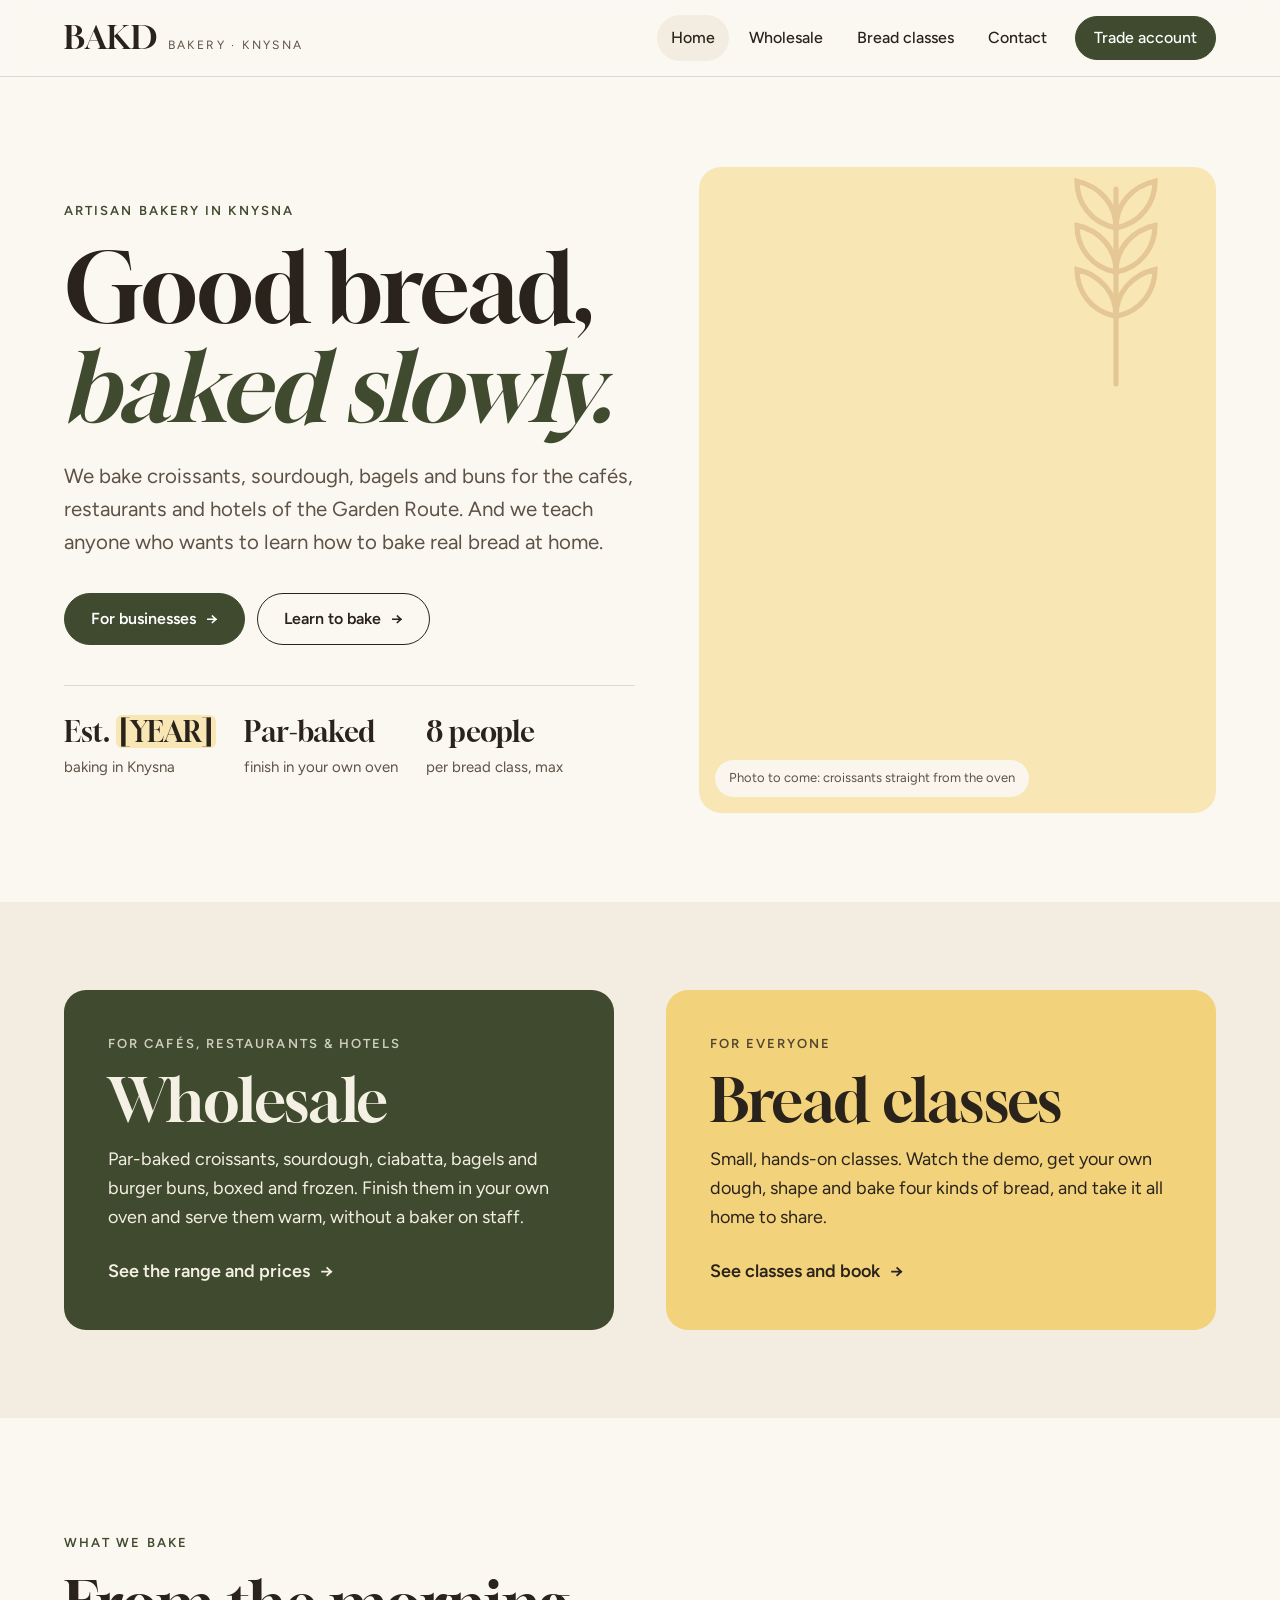
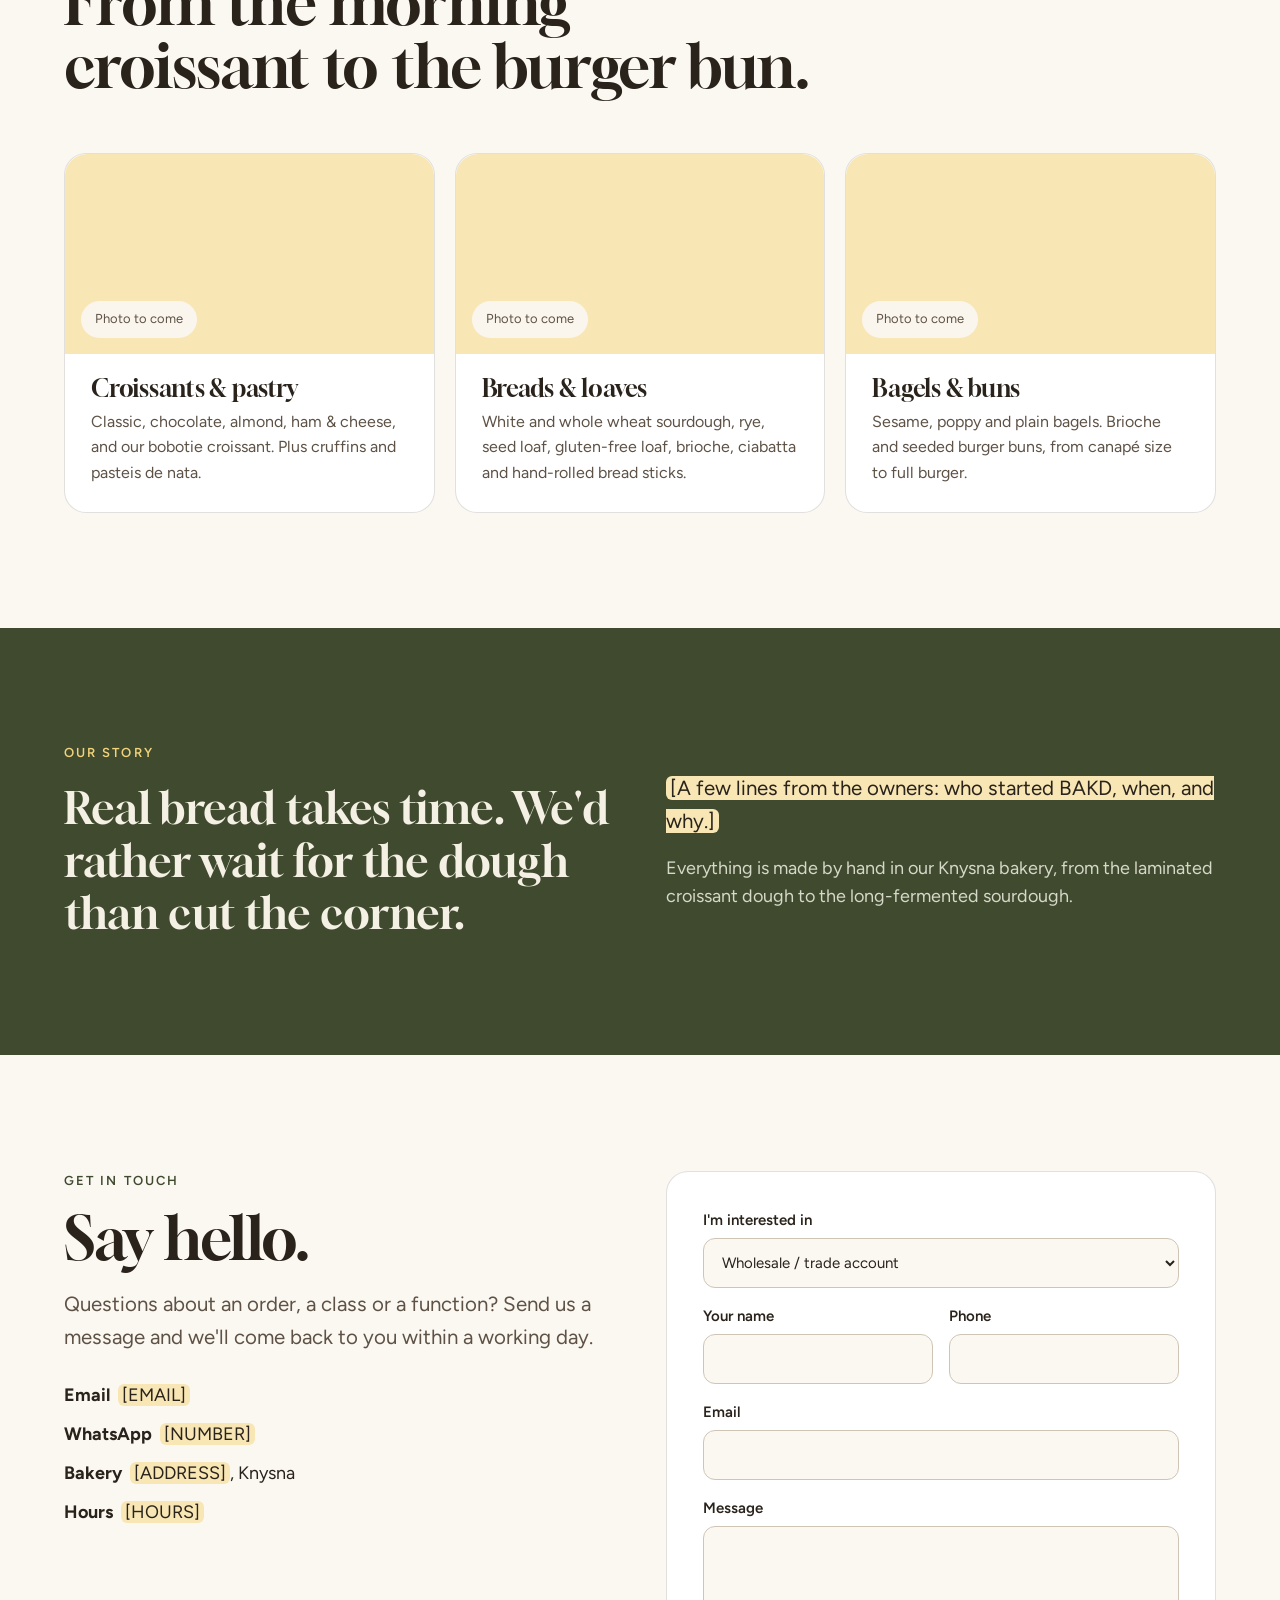
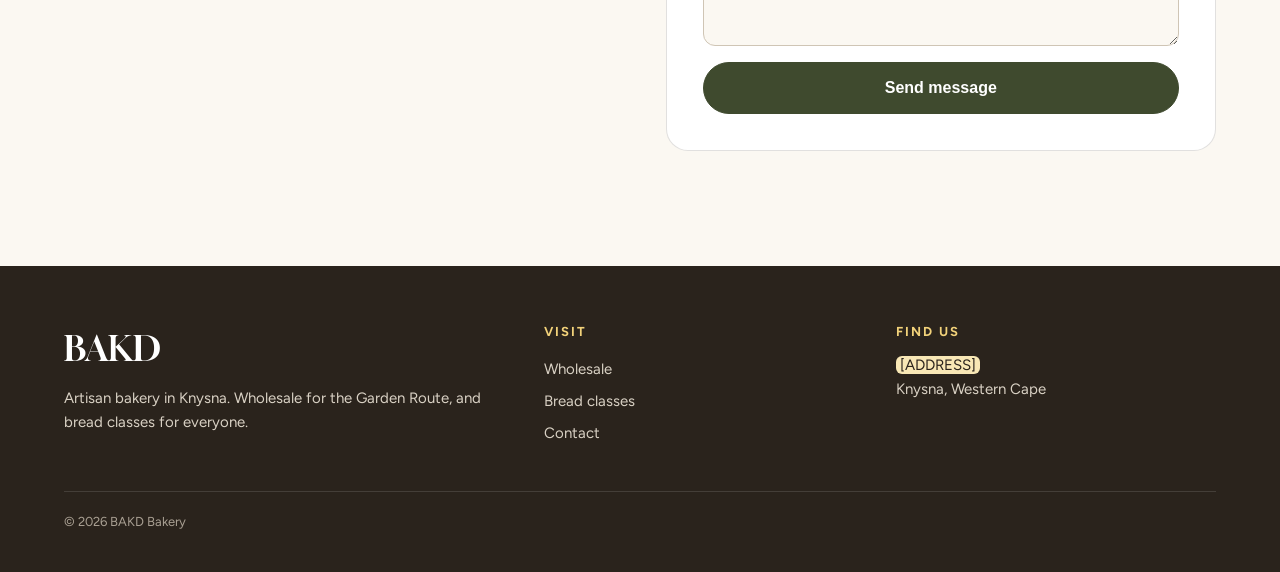
==== index.html @ a37d2d17 "BAKD website: home, wholesale and bread classes pages (draft) Co-Authored-By: Claude Opus 5.5 <norep" ====
<!doctype html>
<html lang="en">
<head>
<meta charset="utf-8">
<meta name="viewport" content="width=device-width, initial-scale=1, viewport-fit=cover">
<title>BAKD Bakery | Wholesale bakery and bread classes in Knysna</title>
<meta name="description" content="BAKD is an artisan bakery in Knysna. Par-baked croissants, sourdough, bagels and buns for cafés and restaurants, plus hands-on bread classes for everyone.">
<meta name="theme-color" content="#FBF8F2">
<link rel="icon" href="/assets/favicon.svg" type="image/svg+xml">
<link rel="preconnect" href="https://fonts.googleapis.com">
<link rel="preconnect" href="https://fonts.gstatic.com" crossorigin>
<link rel="stylesheet" href="https://fonts.googleapis.com/css2?family=Gloock&family=Figtree:ital,wght@0,400;0,500;0,600;1,400&display=swap">
<link rel="stylesheet" href="/assets/site.css">
</head>
<body>

<header class="site-head"><div class="wrap">
  <a class="logo" href="/"><b>BAKD</b><span>Bakery · Knysna</span></a>
  <button class="menu-btn" type="button" aria-expanded="false" aria-controls="nav">Menu</button>
  <nav class="nav" id="nav" aria-label="Main">
    <a href="/" aria-current="page">Home</a>
    <a href="/wholesale">Wholesale</a>
    <a href="/classes">Bread classes</a>
    <a href="#contact">Contact</a>
    <a class="btn solid" href="/wholesale#account">Trade account</a>
  </nav>
</div></header>

<main>
  <!-- HERO -->
  <section class="hero"><div class="wrap hero-grid">
    <div>
      <p class="kicker">Artisan bakery in Knysna</p>
      <h1>Good bread,<br><span class="it">baked slowly.</span></h1>
      <p class="lead">We bake croissants, sourdough, bagels and buns for the cafés, restaurants and hotels of the Garden Route. And we teach anyone who wants to learn how to bake real bread at home.</p>
      <div class="row-btns">
        <a class="btn solid" href="/wholesale">For businesses <span class="arr" aria-hidden="true">→</span></a>
        <a class="btn" href="/classes">Learn to bake <span class="arr" aria-hidden="true">→</span></a>
      </div>
      <div class="hero-note">
        <div><b>Est. <span class="todo">[YEAR]</span></b>baking in Knysna</div>
        <div><b>Par-baked</b>finish in your own oven</div>
        <div><b>8 people</b>per bread class, max</div>
      </div>
    </div>
    <div class="ph" role="img" aria-label="Photo to come: freshly baked croissants on a tray">
      <svg class="wheat" viewBox="0 0 100 100" aria-hidden="true"><g fill="none" stroke="#A65A2A" stroke-width="2" stroke-linecap="round"><path d="M50 95V20"/><path d="M50 35c-10-2-15-10-15-18 9 2 15 9 15 18zM50 35c10-2 15-10 15-18-9 2-15 9-15 18zM50 52c-10-2-15-10-15-18 9 2 15 9 15 18zM50 52c10-2 15-10 15-18-9 2-15 9-15 18zM50 69c-10-2-15-10-15-18 9 2 15 9 15 18zM50 69c10-2 15-10 15-18-9 2-15 9-15 18z"/></g></svg>
      <span class="tag">Photo to come: croissants straight from the oven</span>
    </div>
  </div></section>

  <!-- TWO PATHS -->
  <section class="band" style="padding-top:clamp(56px,7vw,88px);padding-bottom:clamp(56px,7vw,88px)"><div class="wrap">
    <div class="grid-2">
      <a class="path trade" href="/wholesale">
        <div>
          <p class="kicker">For cafés, restaurants &amp; hotels</p>
          <h2 style="margin:14px 0 14px">Wholesale</h2>
          <p>Par-baked croissants, sourdough, ciabatta, bagels and burger buns, boxed and frozen. Finish them in your own oven and serve them warm, without a baker on staff.</p>
        </div>
        <span class="go">See the range and prices <span aria-hidden="true">→</span></span>
      </a>
      <a class="path learn" href="/classes">
        <div>
          <p class="kicker">For everyone</p>
          <h2 style="margin:14px 0 14px">Bread classes</h2>
          <p>Small, hands-on classes. Watch the demo, get your own dough, shape and bake four kinds of bread, and take it all home to share.</p>
        </div>
        <span class="go">See classes and book <span aria-hidden="true">→</span></span>
      </a>
    </div>
  </div></section>

  <!-- WHAT WE BAKE -->
  <section><div class="wrap">
    <div class="sec-head">
      <p class="kicker">What we bake</p>
      <h2>From the morning croissant to the burger bun.</h2>
    </div>
    <div class="grid-3">
      <div class="card">
        <div class="ph" style="min-height:200px;margin:-26px -26px 22px;border-radius:22px 22px 0 0" role="img" aria-label="Photo to come: croissants"><span class="tag">Photo to come</span></div>
        <h3>Croissants &amp; pastry</h3>
        <p>Classic, chocolate, almond, ham &amp; cheese, and our bobotie croissant. Plus cruffins and pasteis de nata.</p>
      </div>
      <div class="card">
        <div class="ph" style="min-height:200px;margin:-26px -26px 22px;border-radius:22px 22px 0 0" role="img" aria-label="Photo to come: sourdough loaves"><span class="tag">Photo to come</span></div>
        <h3>Breads &amp; loaves</h3>
        <p>White and whole wheat sourdough, rye, seed loaf, gluten-free loaf, brioche, ciabatta and hand-rolled bread sticks.</p>
      </div>
      <div class="card">
        <div class="ph" style="min-height:200px;margin:-26px -26px 22px;border-radius:22px 22px 0 0" role="img" aria-label="Photo to come: bagels and buns"><span class="tag">Photo to come</span></div>
        <h3>Bagels &amp; buns</h3>
        <p>Sesame, poppy and plain bagels. Brioche and seeded burger buns, from canapé size to full burger.</p>
      </div>
    </div>
  </div></section>

  <!-- STORY -->
  <section class="olive"><div class="wrap grid-2" style="align-items:center">
    <div>
      <p class="kicker">Our story</p>
      <p class="quote" style="margin-top:18px">Real bread takes time. We'd rather wait for the dough than cut the corner.</p>
    </div>
    <div class="muted" style="display:grid;gap:16px">
      <p class="lead"><span class="todo">[A few lines from the owners: who started BAKD, when, and why.]</span></p>
      <p>Everything is made by hand in our Knysna bakery, from the laminated croissant dough to the long-fermented sourdough.</p>
    </div>
  </div></section>

  <!-- CONTACT -->
  <section id="contact"><div class="wrap grid-2">
    <div>
      <p class="kicker">Get in touch</p>
      <h2 style="margin:16px 0 18px">Say hello.</h2>
      <p class="lead" style="margin-bottom:28px">Questions about an order, a class or a function? Send us a message and we'll come back to you within a working day.</p>
      <div style="display:grid;gap:10px">
        <p><b>Email</b> &nbsp;<span class="todo">[EMAIL]</span></p>
        <p><b>WhatsApp</b> &nbsp;<span class="todo">[NUMBER]</span></p>
        <p><b>Bakery</b> &nbsp;<span class="todo">[ADDRESS]</span>, Knysna</p>
        <p><b>Hours</b> &nbsp;<span class="todo">[HOURS]</span></p>
      </div>
    </div>
    <form class="form" data-enquiry>
      <label>I'm interested in
        <select name="topic"><option>Wholesale / trade account</option><option>A bread class</option><option>Something else</option></select>
      </label>
      <div class="two">
        <label>Your name<input name="name" autocomplete="name" required></label>
        <label>Phone<input name="phone" type="tel" autocomplete="tel"></label>
      </div>
      <label>Email<input name="email" type="email" autocomplete="email" required></label>
      <label>Message<textarea name="message"></textarea></label>
      <button class="btn solid" type="submit">Send message</button>
      <p class="ok" role="status">Thanks! This form isn't connected yet. It will be once BAKD's contact details are confirmed.</p>
    </form>
  </div></section>
</main>

<footer class="site-foot"><div class="wrap">
  <div><b class="logo-f">BAKD</b><p>Artisan bakery in Knysna. Wholesale for the Garden Route, and bread classes for everyone.</p></div>
  <div><h4>Visit</h4><a href="/wholesale">Wholesale</a><a href="/classes">Bread classes</a><a href="/#contact">Contact</a></div>
  <div><h4>Find us</h4><p><span class="todo">[ADDRESS]</span><br>Knysna, Western Cape</p></div>
  <p class="base">© <span id="year">2026</span> BAKD Bakery</p>
</div></footer>
<script src="/assets/site.js"></script>
</body>
</html>
---- assets/site.css ----
/* BAKD Bakery: shared styles */
:root{
  --flour:#FBF8F2; --flour-2:#F3EDE1; --ink:#2A231C; --ink-2:#5E5246; --line:rgba(42,35,28,.14);
  --olive:#3F4A2E; --olive-2:#56633F; --butter:#F2D27A; --butter-soft:#F8E7B5; --crust:#A65A2A;
  --f-head:"Gloock",Georgia,"Times New Roman",serif;
  --f-body:"Figtree",system-ui,-apple-system,"Segoe UI",sans-serif;
  --gut:max(20px,env(safe-area-inset-left,0px));
  --radius:22px;
  color-scheme:light;
}
*{box-sizing:border-box}
html{scroll-behavior:smooth}
body{margin:0;background:var(--flour);color:var(--ink);font-family:var(--f-body);font-size:18px;line-height:1.6;-webkit-font-smoothing:antialiased;overflow-x:hidden}
img{max-width:100%;display:block}
a{color:inherit}
.wrap{max-width:1200px;margin:0 auto;padding-left:max(24px,env(safe-area-inset-left,0px));padding-right:max(24px,env(safe-area-inset-right,0px))}
.narrow{max-width:760px}
h1,h2,h3{font-family:var(--f-head);font-weight:400;line-height:1.04;letter-spacing:-.01em;margin:0;text-wrap:balance}
h1{font-size:clamp(46px,7.4vw,96px)}
h2{font-size:clamp(36px,5vw,60px)}
h3{font-size:clamp(24px,2.4vw,30px)}
p{margin:0}
.kicker{font-size:13px;font-weight:600;letter-spacing:.16em;text-transform:uppercase;color:var(--olive)}
.lead{font-size:clamp(18px,1.6vw,21px);color:var(--ink-2);max-width:36em}
.muted{color:var(--ink-2)}
.it{font-style:italic;color:var(--olive)}

/* buttons */
.btn{display:inline-flex;align-items:center;justify-content:center;gap:10px;min-height:52px;padding:0 26px;border-radius:999px;font-weight:600;font-size:16px;text-decoration:none;border:1.5px solid var(--ink);color:var(--ink);background:transparent;cursor:pointer;transition:background .2s,color .2s,transform .2s}
.btn:hover{transform:translateY(-1px)}
.btn.solid{background:var(--olive);border-color:var(--olive);color:#fff}
.btn.solid:hover{background:var(--olive-2)}
.btn.butter{background:var(--butter);border-color:var(--butter);color:var(--ink)}
.btn .arr{transition:transform .2s}.btn:hover .arr{transform:translateX(3px)}
.row-btns{display:flex;flex-wrap:wrap;gap:12px}

/* header */
.site-head{position:sticky;top:0;z-index:40;background:rgba(251,248,242,.88);backdrop-filter:blur(10px);-webkit-backdrop-filter:blur(10px);border-bottom:1px solid var(--line)}
.site-head .wrap{display:flex;align-items:center;justify-content:space-between;gap:20px;min-height:76px}
.logo{display:flex;align-items:baseline;gap:10px;text-decoration:none}
.logo b{font-family:var(--f-head);font-weight:400;font-size:32px;letter-spacing:.02em}
.logo span{font-size:12px;letter-spacing:.2em;text-transform:uppercase;color:var(--ink-2)}
.nav{display:flex;align-items:center;gap:6px}
.nav a{text-decoration:none;font-weight:500;font-size:16px;padding:10px 14px;border-radius:999px}
.nav a[aria-current="page"]{background:var(--flour-2)}
.nav a:hover{background:var(--flour-2)}
.nav .btn{min-height:44px;padding:0 18px;margin-left:8px}
.menu-btn{display:none;min-height:44px;min-width:44px;border:1.5px solid var(--ink);border-radius:999px;background:transparent;font:600 15px var(--f-body);padding:0 16px;cursor:pointer}
@media (max-width:860px){
  .menu-btn{display:inline-flex;align-items:center}
  .nav{position:absolute;left:0;right:0;top:100%;flex-direction:column;align-items:stretch;gap:0;background:var(--flour);border-bottom:1px solid var(--line);padding:8px max(20px,env(safe-area-inset-left,0px)) 18px;display:none}
  .nav.open{display:flex}
  .nav a{padding:14px 6px;border-radius:0;border-bottom:1px solid var(--line)}
  .nav .btn{margin:14px 0 0;border-radius:999px;border-bottom:1.5px solid var(--olive)}
}

/* sections */
section{padding:clamp(72px,9vw,120px) 0}
.sec-head{display:grid;gap:18px;margin-bottom:clamp(36px,5vw,56px);max-width:760px}
.grid-2{display:grid;grid-template-columns:repeat(2,minmax(0,1fr));gap:clamp(28px,4vw,56px)}
.grid-3{display:grid;grid-template-columns:repeat(3,minmax(0,1fr));gap:20px}
.grid-4{display:grid;grid-template-columns:repeat(4,minmax(0,1fr));gap:20px}
@media (max-width:960px){.grid-4{grid-template-columns:repeat(2,minmax(0,1fr))}.grid-3{grid-template-columns:minmax(0,1fr)}}
@media (max-width:760px){.grid-2,.grid-4{grid-template-columns:minmax(0,1fr)}}
.band{background:var(--flour-2)}
.olive{background:var(--olive);color:#F4F0E4}
.olive .kicker{color:var(--butter)}
.olive .muted,.olive .lead{color:#D6D8C8}

/* photo placeholder */
.ph{position:relative;border-radius:var(--radius);background:var(--butter-soft);overflow:hidden;display:flex;align-items:flex-end;min-height:260px}
.ph img{position:absolute;inset:0;width:100%;height:100%;object-fit:cover}
.ph .tag{position:relative;margin:16px;background:rgba(251,248,242,.92);border-radius:999px;padding:8px 14px;font-size:13px;color:var(--ink-2)}
.ph svg.wheat{position:absolute;right:-30px;top:-30px;width:260px;height:260px;opacity:.22}

/* hero */
.hero{padding:clamp(48px,7vw,96px) 0 clamp(56px,7vw,96px)}
.hero-grid{display:grid;grid-template-columns:minmax(0,1.05fr) minmax(0,.95fr);gap:clamp(32px,5vw,72px);align-items:center}
.hero h1{margin:18px 0 24px}
.hero .lead{margin-bottom:34px}
.hero .ph{aspect-ratio:4/5;min-height:0}
.hero-note{display:flex;gap:28px;flex-wrap:wrap;margin-top:40px;padding-top:24px;border-top:1px solid var(--line);font-size:15px;color:var(--ink-2)}
.hero-note b{display:block;font-family:var(--f-head);font-weight:400;font-size:28px;color:var(--ink)}
@media (max-width:860px){.hero-grid{grid-template-columns:minmax(0,1fr)}.hero .ph{aspect-ratio:4/3}}

/* path cards */
.path{display:flex;flex-direction:column;gap:16px;padding:clamp(28px,3.5vw,44px);border-radius:var(--radius);text-decoration:none;min-height:340px;justify-content:space-between;transition:transform .25s}
.path:hover{transform:translateY(-3px)}
.path.trade{background:var(--olive);color:#F4F0E4}
.path.learn{background:var(--butter);color:var(--ink)}
.path .kicker{color:inherit;opacity:.8}
.path p{max-width:30em}
.path .go{font-weight:600;display:flex;align-items:center;gap:10px}

/* cards */
.card{background:#fff;border:1px solid var(--line);border-radius:var(--radius);padding:26px;min-width:0}
.card .num{font-family:var(--f-head);font-size:40px;color:var(--crust);line-height:1;margin-bottom:14px}
.card h3{margin-bottom:8px;font-size:24px}
.card p{font-size:16px;color:var(--ink-2)}

/* product list */
.tabs{display:flex;flex-wrap:wrap;gap:8px;margin-bottom:22px}
.tab{min-height:46px;padding:0 20px;border-radius:999px;border:1.5px solid var(--ink);background:transparent;font:600 15px var(--f-body);cursor:pointer;color:var(--ink)}
.tab[aria-selected="true"]{background:var(--ink);color:var(--flour)}
.plist{border-top:1.5px solid var(--ink)}
.prow{display:grid;grid-template-columns:minmax(0,1fr) auto auto;gap:20px;align-items:center;padding:20px 4px;border-bottom:1px solid var(--line)}
.prow .n{font-family:var(--f-head);font-size:24px;line-height:1.15}
.prow .d{font-size:15px;color:var(--ink-2)}
.prow .box{font-size:14px;color:var(--ink-2);text-align:right;white-space:nowrap}
.prow .pr{font-family:var(--f-head);font-size:26px;min-width:110px;text-align:right;white-space:nowrap}
@media (max-width:640px){.prow{grid-template-columns:minmax(0,1fr) auto}.prow .box{grid-column:1;text-align:left}.prow .pr{grid-row:1/3;grid-column:2}}
.fineprint{font-size:14px;color:var(--ink-2);margin-top:18px}

/* chips */
.chips{display:flex;flex-wrap:wrap;gap:10px}
.chip{display:inline-flex;align-items:center;gap:8px;padding:10px 16px;border-radius:999px;background:#fff;border:1px solid var(--line);font-size:15px}
.chip svg{width:18px;height:18px;stroke:var(--olive);fill:none;stroke-width:1.8}

/* class card */
.classbox{background:#fff;border-radius:var(--radius);border:1px solid var(--line);overflow:hidden}
.classbox .facts{padding:26px}
.fact{display:flex;justify-content:space-between;gap:16px;padding:14px 0;border-bottom:1px solid var(--line);font-size:16px}
.fact:last-of-type{border-bottom:0}
.fact span{color:var(--ink-2)}
.makes{display:grid;grid-template-columns:repeat(2,minmax(0,1fr));gap:14px}
@media (max-width:760px){.makes{grid-template-columns:repeat(2,minmax(0,1fr))}}
.make{background:#fff;border:1px solid var(--line);border-radius:18px;padding:22px 18px;text-align:center}
.make svg{display:block;width:56px;height:56px;margin:0 auto 12px;stroke:var(--crust);fill:none;stroke-width:1.6;stroke-linecap:round;stroke-linejoin:round}
.make b{font-family:var(--f-head);font-weight:400;font-size:22px}
.steps{display:grid;grid-template-columns:repeat(4,minmax(0,1fr));gap:20px;counter-reset:s}
@media (max-width:960px){.steps{grid-template-columns:repeat(2,minmax(0,1fr))}}
@media (max-width:560px){.steps{grid-template-columns:minmax(0,1fr)}}

/* forms */
.form{background:#fff;border:1px solid var(--line);border-radius:var(--radius);padding:clamp(24px,3vw,36px);display:grid;gap:16px}
.form label{display:grid;gap:6px;font-weight:600;font-size:15px}
.form input,.form select,.form textarea{font:inherit;font-weight:400;min-height:50px;padding:0 14px;border:1.5px solid #CFC5B5;border-radius:12px;background:var(--flour);color:var(--ink)}
.form textarea{padding:12px 14px;min-height:120px;resize:vertical}
.form input:focus,.form select:focus,.form textarea:focus{outline:2px solid var(--olive);outline-offset:1px;border-color:var(--olive)}
.form .two{display:grid;grid-template-columns:repeat(2,minmax(0,1fr));gap:16px}
@media (max-width:560px){.form .two{grid-template-columns:minmax(0,1fr)}}
.form .ok{display:none;background:var(--butter-soft);border-radius:12px;padding:14px 16px;font-size:15px}
.form.sent .ok{display:block}

/* quote */
.quote{font-family:var(--f-head);font-size:clamp(28px,3.6vw,44px);line-height:1.2;max-width:22em}

/* footer */
.site-foot{background:var(--ink);color:#D9D1C4;padding:56px 0 calc(40px + env(safe-area-inset-bottom,0px));font-size:15px}
.site-foot .wrap{display:grid;grid-template-columns:1.4fr 1fr 1fr;gap:32px}
@media (max-width:760px){.site-foot .wrap{grid-template-columns:minmax(0,1fr)}}
.site-foot b.logo-f{font-family:var(--f-head);font-weight:400;font-size:34px;color:#fff;display:block;margin-bottom:10px}
.site-foot h4{margin:0 0 10px;font-size:13px;letter-spacing:.16em;text-transform:uppercase;color:var(--butter)}
.site-foot a{text-decoration:none;display:block;padding:4px 0}
.site-foot a:hover{color:#fff}
.site-foot .base{grid-column:1/-1;border-top:1px solid rgba(255,255,255,.12);padding-top:20px;margin-top:10px;font-size:13px;color:#A89F92}

.todo{background:var(--butter-soft);color:var(--ink);border-radius:6px;padding:0 4px}
.olive .chip{color:var(--ink)}
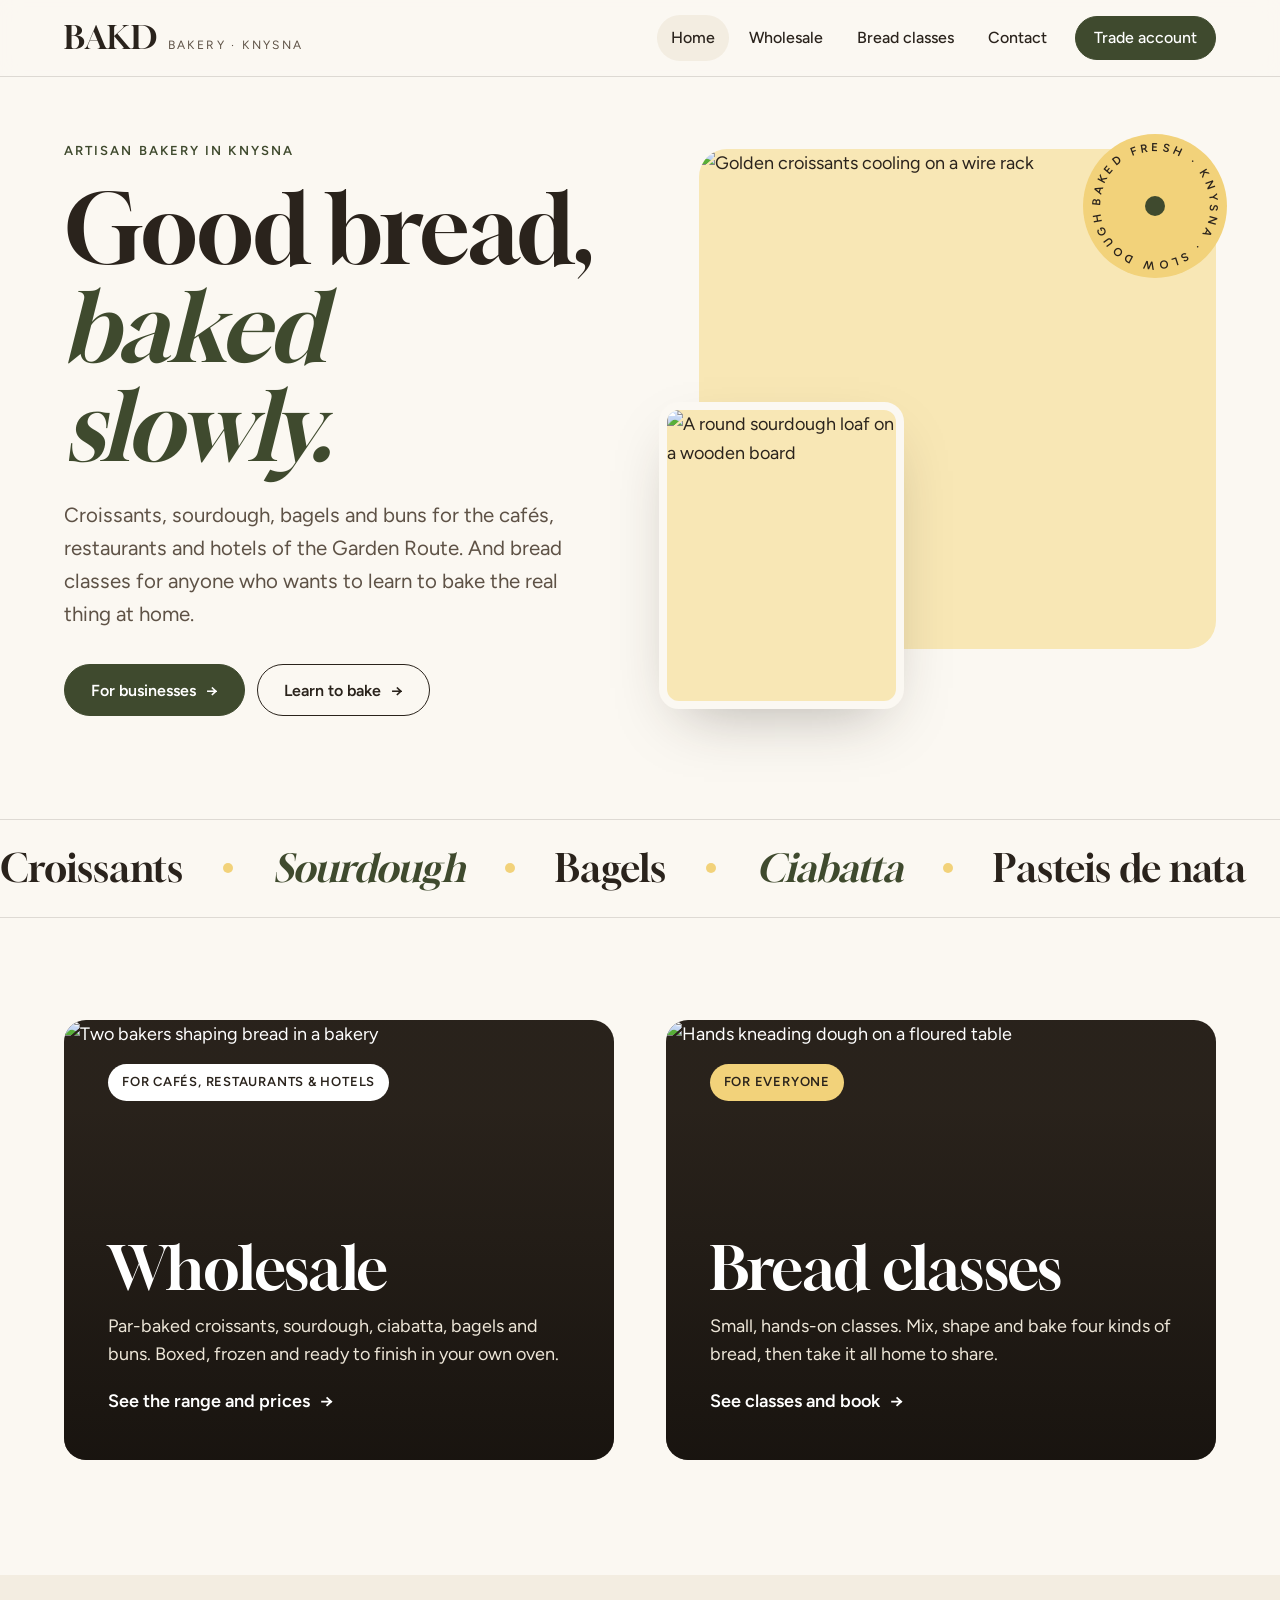
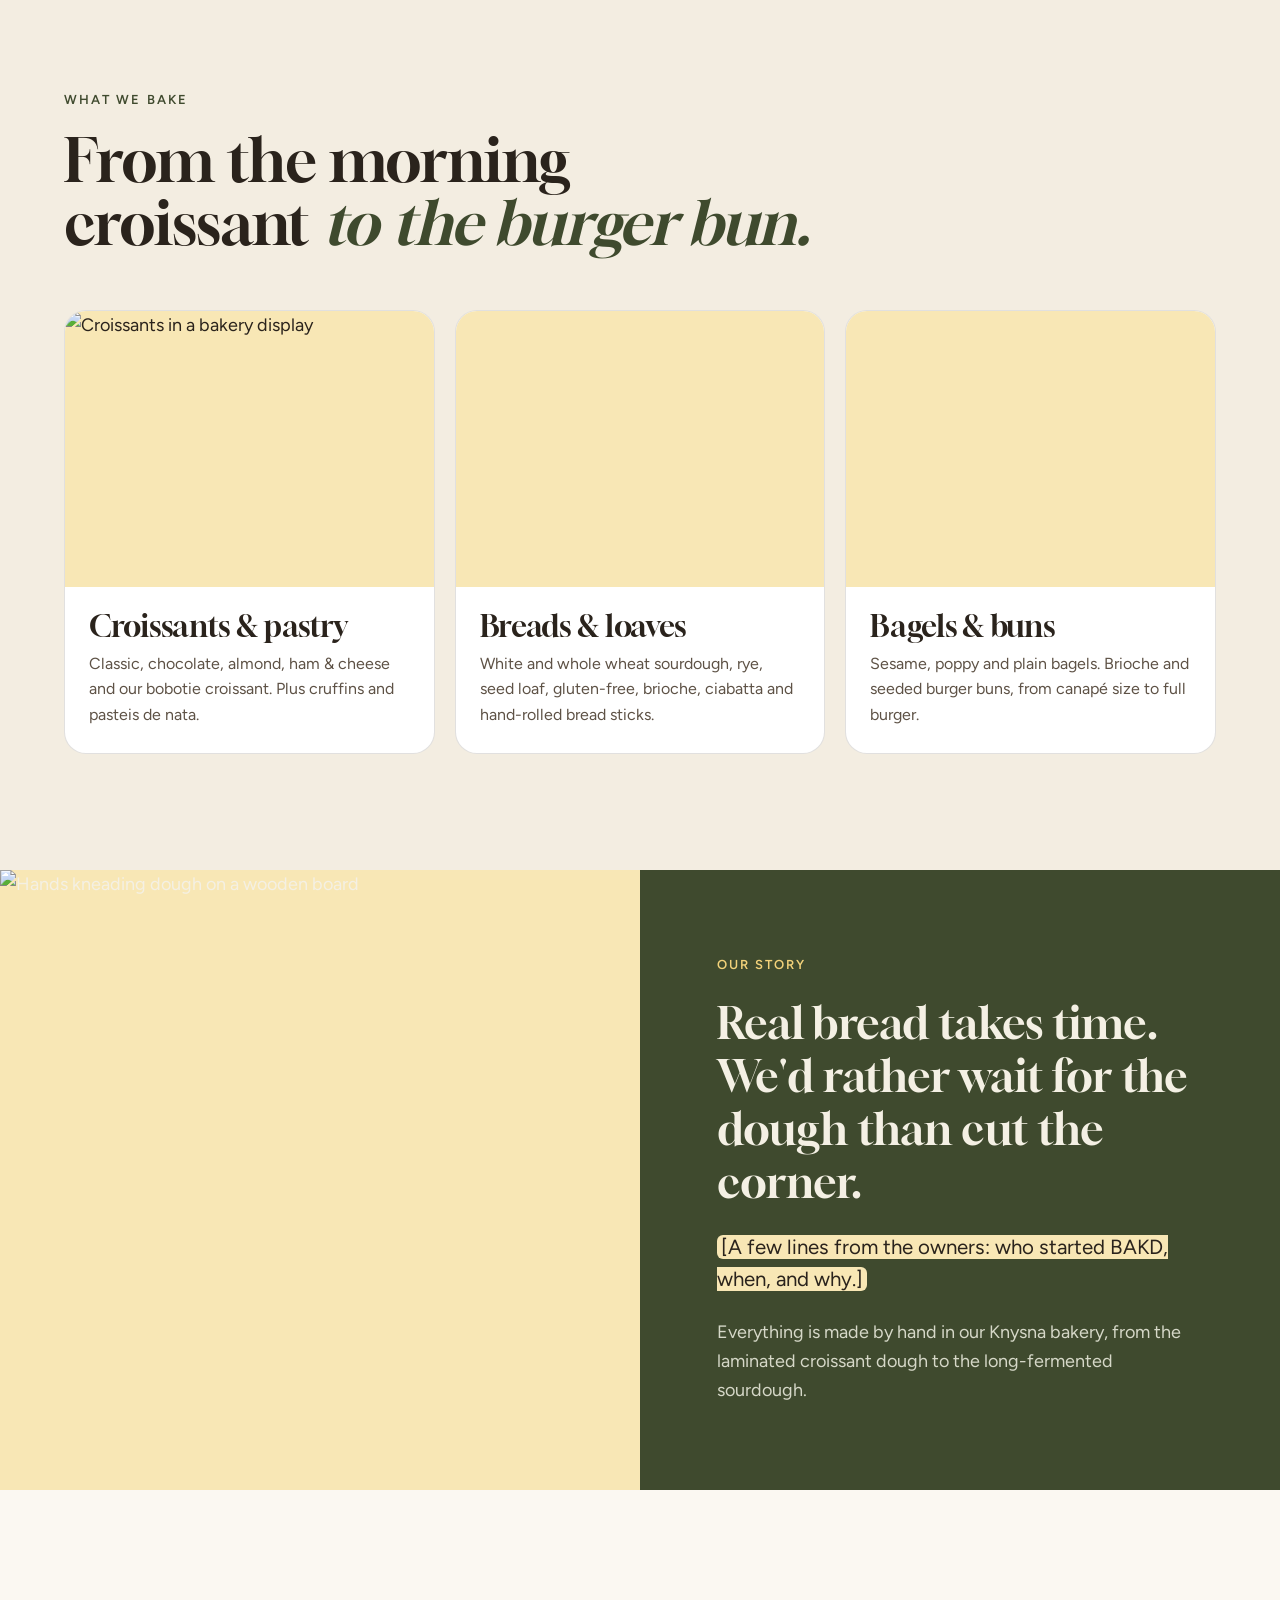
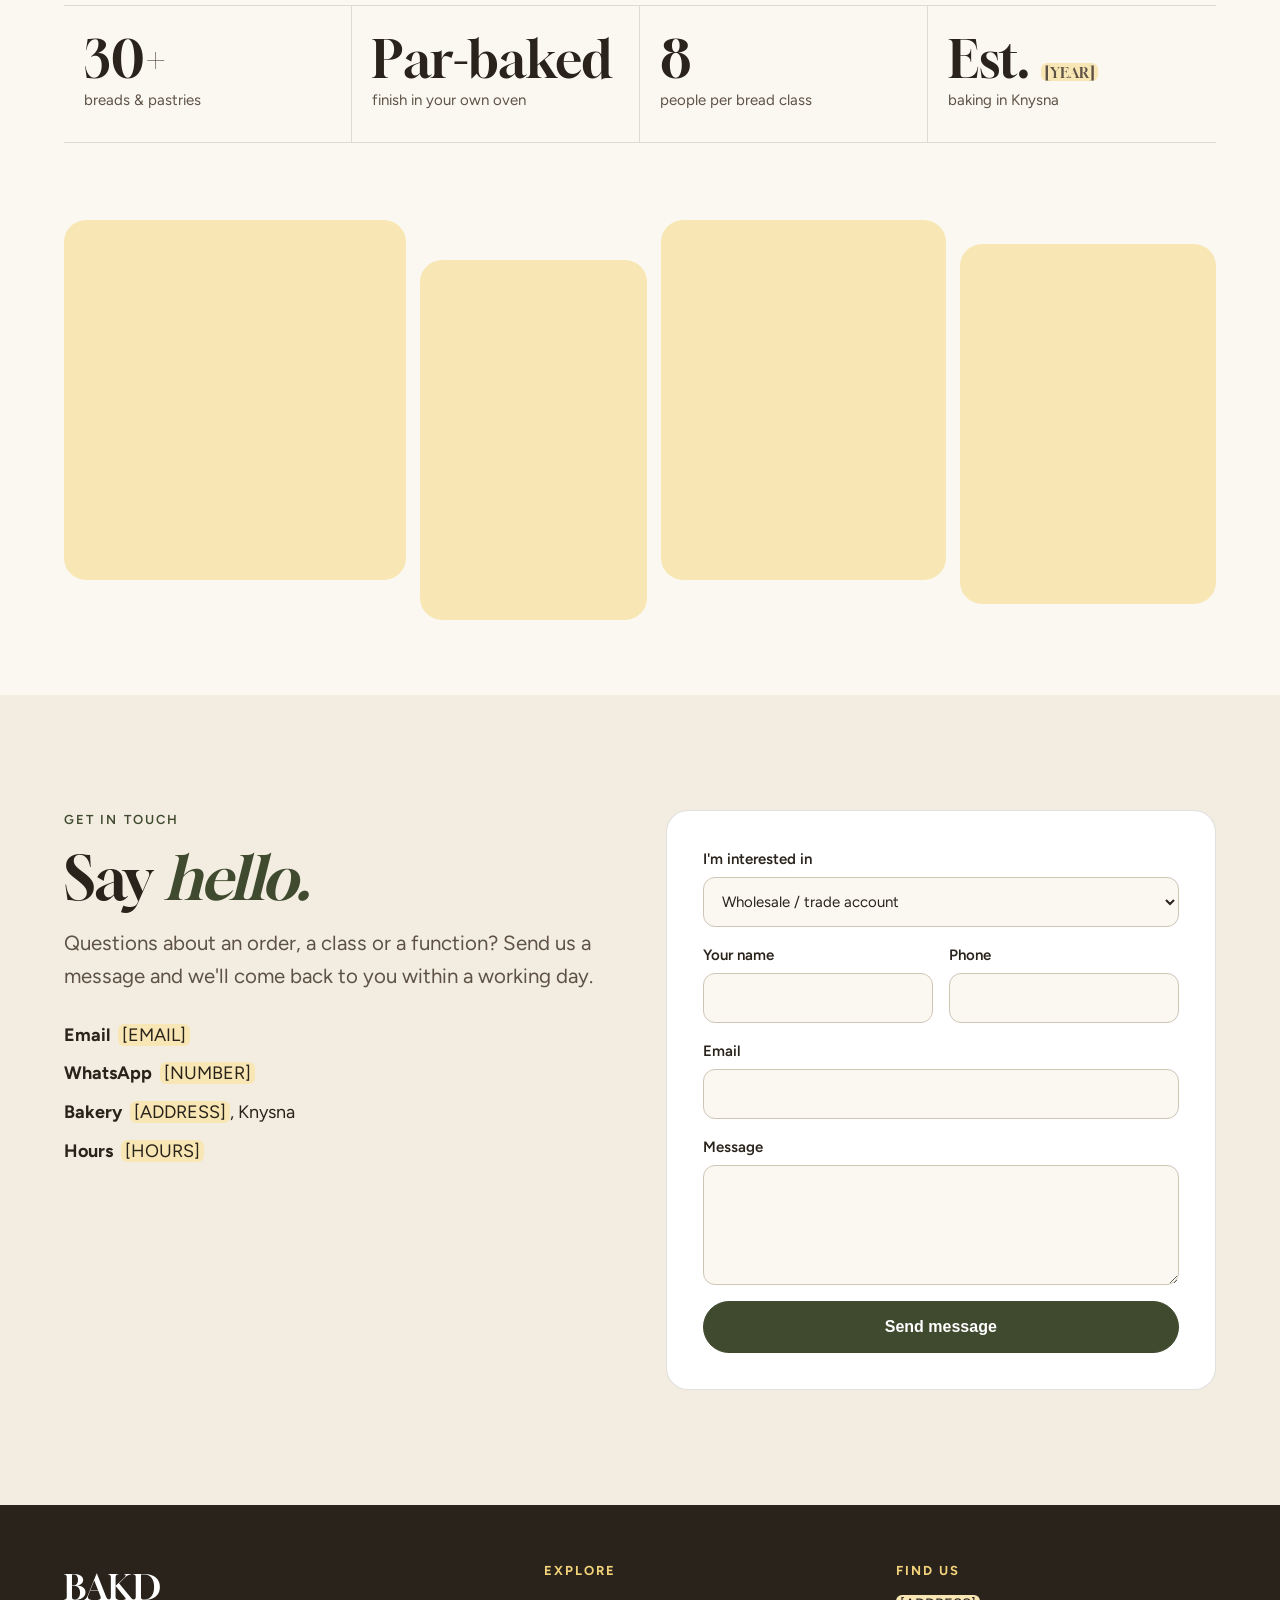
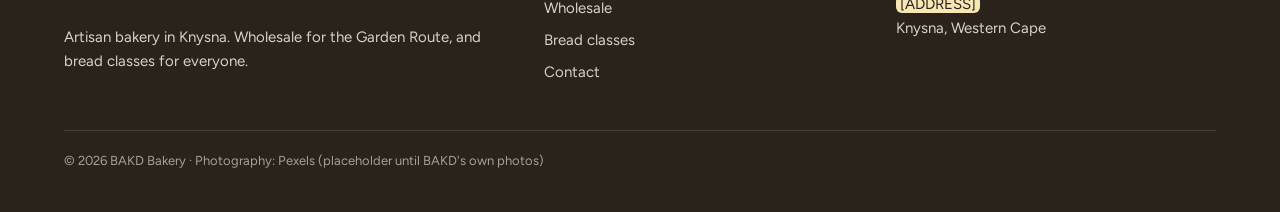
==== commit bfcea6f5: "Level up design: stock photography, photo hero, marquee, product cards, gallery Co-Authored-By: Clau" ====
--- a/index.html
+++ b/index.html
@@ -9,6 +9,7 @@
 <link rel="icon" href="/assets/favicon.svg" type="image/svg+xml">
 <link rel="preconnect" href="https://fonts.googleapis.com">
 <link rel="preconnect" href="https://fonts.gstatic.com" crossorigin>
+<link rel="preconnect" href="https://images.pexels.com">
 <link rel="stylesheet" href="https://fonts.googleapis.com/css2?family=Gloock&family=Figtree:ital,wght@0,400;0,500;0,600;1,400&display=swap">
 <link rel="stylesheet" href="/assets/site.css">
 </head>
@@ -21,98 +22,95 @@
     <a href="/" aria-current="page">Home</a>
     <a href="/wholesale">Wholesale</a>
     <a href="/classes">Bread classes</a>
-    <a href="#contact">Contact</a>
+    <a href="/#contact">Contact</a>
     <a class="btn solid" href="/wholesale#account">Trade account</a>
   </nav>
 </div></header>
 
 <main>
-  <!-- HERO -->
-  <section class="hero"><div class="wrap hero-grid">
-    <div>
+  <section class="hero2"><div class="wrap hero-grid">
+    <div class="rv">
       <p class="kicker">Artisan bakery in Knysna</p>
-      <h1>Good bread,<br><span class="it">baked slowly.</span></h1>
-      <p class="lead">We bake croissants, sourdough, bagels and buns for the cafés, restaurants and hotels of the Garden Route. And we teach anyone who wants to learn how to bake real bread at home.</p>
+      <h1 style="margin:18px 0 24px">Good bread,<br><span class="it">baked slowly.</span></h1>
+      <p class="lead" style="margin-bottom:34px">Croissants, sourdough, bagels and buns for the cafés, restaurants and hotels of the Garden Route. And bread classes for anyone who wants to learn to bake the real thing at home.</p>
       <div class="row-btns">
         <a class="btn solid" href="/wholesale">For businesses <span class="arr" aria-hidden="true">→</span></a>
         <a class="btn" href="/classes">Learn to bake <span class="arr" aria-hidden="true">→</span></a>
       </div>
-      <div class="hero-note">
-        <div><b>Est. <span class="todo">[YEAR]</span></b>baking in Knysna</div>
-        <div><b>Par-baked</b>finish in your own oven</div>
-        <div><b>8 people</b>per bread class, max</div>
-      </div>
     </div>
-    <div class="ph" role="img" aria-label="Photo to come: freshly baked croissants on a tray">
-      <svg class="wheat" viewBox="0 0 100 100" aria-hidden="true"><g fill="none" stroke="#A65A2A" stroke-width="2" stroke-linecap="round"><path d="M50 95V20"/><path d="M50 35c-10-2-15-10-15-18 9 2 15 9 15 18zM50 35c10-2 15-10 15-18-9 2-15 9-15 18zM50 52c-10-2-15-10-15-18 9 2 15 9 15 18zM50 52c10-2 15-10 15-18-9 2-15 9-15 18zM50 69c-10-2-15-10-15-18 9 2 15 9 15 18zM50 69c10-2 15-10 15-18-9 2-15 9-15 18z"/></g></svg>
-      <span class="tag">Photo to come: croissants straight from the oven</span>
+    <div class="hero-media rv">
+      <div class="pic big"><img src="https://images.pexels.com/photos/20002837/pexels-photo-20002837.jpeg?auto=compress&cs=tinysrgb&w=1400" srcset="https://images.pexels.com/photos/20002837/pexels-photo-20002837.jpeg?auto=compress&cs=tinysrgb&w=700 700w, https://images.pexels.com/photos/20002837/pexels-photo-20002837.jpeg?auto=compress&cs=tinysrgb&w=1400 1400w, https://images.pexels.com/photos/20002837/pexels-photo-20002837.jpeg?auto=compress&cs=tinysrgb&w=2240 2240w" sizes="(max-width: 860px) 100vw, 50vw" alt="Golden croissants cooling on a wire rack" loading="lazy" decoding="async" ></div>
+      <div class="pic small"><img src="https://images.pexels.com/photos/36202913/pexels-photo-36202913.jpeg?auto=compress&cs=tinysrgb&w=700" srcset="https://images.pexels.com/photos/36202913/pexels-photo-36202913.jpeg?auto=compress&cs=tinysrgb&w=350 350w, https://images.pexels.com/photos/36202913/pexels-photo-36202913.jpeg?auto=compress&cs=tinysrgb&w=700 700w, https://images.pexels.com/photos/36202913/pexels-photo-36202913.jpeg?auto=compress&cs=tinysrgb&w=1120 1120w" sizes="(max-width: 860px) 100vw, 50vw" alt="A round sourdough loaf on a wooden board" loading="lazy" decoding="async" ></div>
+      <svg class="stamp" viewBox="0 0 150 150" aria-hidden="true"><defs><path id="c" d="M75,75 m-55,0 a55,55 0 1,1 110,0 a55,55 0 1,1 -110,0"/></defs><circle cx="75" cy="75" r="72" fill="#F2D27A"/><text><textPath href="#c">Baked fresh · Knysna · Slow dough · </textPath></text><circle class="dot" cx="75" cy="75" r="10"/></svg>
     </div>
   </div></section>
 
-  <!-- TWO PATHS -->
-  <section class="band" style="padding-top:clamp(56px,7vw,88px);padding-bottom:clamp(56px,7vw,88px)"><div class="wrap">
+  <div class="marquee" aria-hidden="true"><div class="track"><span>Croissants</span><span>Sourdough</span><span>Bagels</span><span>Ciabatta</span><span>Pasteis de nata</span><span>Brioche</span><span>Bread sticks</span><span>Bread classes</span><span>Croissants</span><span>Sourdough</span><span>Bagels</span><span>Ciabatta</span><span>Pasteis de nata</span><span>Brioche</span><span>Bread sticks</span><span>Bread classes</span></div></div>
+
+  <section style="padding-top:clamp(64px,8vw,104px)"><div class="wrap">
     <div class="grid-2">
-      <a class="path trade" href="/wholesale">
+      <a class="path photo trade rv" href="/wholesale">
+        <img src="https://images.pexels.com/photos/36445061/pexels-photo-36445061.jpeg?auto=compress&cs=tinysrgb&w=1200" srcset="https://images.pexels.com/photos/36445061/pexels-photo-36445061.jpeg?auto=compress&cs=tinysrgb&w=600 600w, https://images.pexels.com/photos/36445061/pexels-photo-36445061.jpeg?auto=compress&cs=tinysrgb&w=1200 1200w, https://images.pexels.com/photos/36445061/pexels-photo-36445061.jpeg?auto=compress&cs=tinysrgb&w=1920 1920w" sizes="(max-width: 860px) 100vw, 50vw" alt="Two bakers shaping bread in a bakery" loading="lazy" decoding="async" >
+        <span class="pill">For cafés, restaurants &amp; hotels</span>
         <div>
-          <p class="kicker">For cafés, restaurants &amp; hotels</p>
-          <h2 style="margin:14px 0 14px">Wholesale</h2>
-          <p>Par-baked croissants, sourdough, ciabatta, bagels and burger buns, boxed and frozen. Finish them in your own oven and serve them warm, without a baker on staff.</p>
+          <h2 style="margin:0 0 12px">Wholesale</h2>
+          <p style="color:#EDE6D8">Par-baked croissants, sourdough, ciabatta, bagels and buns. Boxed, frozen and ready to finish in your own oven.</p>
+          <p class="go" style="margin-top:18px">See the range and prices <span aria-hidden="true">→</span></p>
         </div>
-        <span class="go">See the range and prices <span aria-hidden="true">→</span></span>
       </a>
-      <a class="path learn" href="/classes">
+      <a class="path photo learn rv" href="/classes">
+        <img src="https://images.pexels.com/photos/5947600/pexels-photo-5947600.jpeg?auto=compress&cs=tinysrgb&w=1200" srcset="https://images.pexels.com/photos/5947600/pexels-photo-5947600.jpeg?auto=compress&cs=tinysrgb&w=600 600w, https://images.pexels.com/photos/5947600/pexels-photo-5947600.jpeg?auto=compress&cs=tinysrgb&w=1200 1200w, https://images.pexels.com/photos/5947600/pexels-photo-5947600.jpeg?auto=compress&cs=tinysrgb&w=1920 1920w" sizes="(max-width: 860px) 100vw, 50vw" alt="Hands kneading dough on a floured table" loading="lazy" decoding="async" >
+        <span class="pill">For everyone</span>
         <div>
-          <p class="kicker">For everyone</p>
-          <h2 style="margin:14px 0 14px">Bread classes</h2>
-          <p>Small, hands-on classes. Watch the demo, get your own dough, shape and bake four kinds of bread, and take it all home to share.</p>
+          <h2 style="margin:0 0 12px">Bread classes</h2>
+          <p style="color:#EDE6D8">Small, hands-on classes. Mix, shape and bake four kinds of bread, then take it all home to share.</p>
+          <p class="go" style="margin-top:18px">See classes and book <span aria-hidden="true">→</span></p>
         </div>
-        <span class="go">See classes and book <span aria-hidden="true">→</span></span>
       </a>
     </div>
   </div></section>
 
-  <!-- WHAT WE BAKE -->
-  <section><div class="wrap">
-    <div class="sec-head">
+  <section class="band"><div class="wrap">
+    <div class="sec-head rv">
       <p class="kicker">What we bake</p>
-      <h2>From the morning croissant to the burger bun.</h2>
+      <h2>From the morning croissant <span class="it">to the burger bun.</span></h2>
     </div>
     <div class="grid-3">
-      <div class="card">
-        <div class="ph" style="min-height:200px;margin:-26px -26px 22px;border-radius:22px 22px 0 0" role="img" aria-label="Photo to come: croissants"><span class="tag">Photo to come</span></div>
-        <h3>Croissants &amp; pastry</h3>
-        <p>Classic, chocolate, almond, ham &amp; cheese, and our bobotie croissant. Plus cruffins and pasteis de nata.</p>
-      </div>
-      <div class="card">
-        <div class="ph" style="min-height:200px;margin:-26px -26px 22px;border-radius:22px 22px 0 0" role="img" aria-label="Photo to come: sourdough loaves"><span class="tag">Photo to come</span></div>
-        <h3>Breads &amp; loaves</h3>
-        <p>White and whole wheat sourdough, rye, seed loaf, gluten-free loaf, brioche, ciabatta and hand-rolled bread sticks.</p>
-      </div>
-      <div class="card">
-        <div class="ph" style="min-height:200px;margin:-26px -26px 22px;border-radius:22px 22px 0 0" role="img" aria-label="Photo to come: bagels and buns"><span class="tag">Photo to come</span></div>
-        <h3>Bagels &amp; buns</h3>
-        <p>Sesame, poppy and plain bagels. Brioche and seeded burger buns, from canapé size to full burger.</p>
-      </div>
+      <a class="pcard rv" href="/wholesale#range"><div class="pic"><img src="https://images.pexels.com/photos/35095957/pexels-photo-35095957.jpeg?auto=compress&cs=tinysrgb&w=900" srcset="https://images.pexels.com/photos/35095957/pexels-photo-35095957.jpeg?auto=compress&cs=tinysrgb&w=450 450w, https://images.pexels.com/photos/35095957/pexels-photo-35095957.jpeg?auto=compress&cs=tinysrgb&w=900 900w, https://images.pexels.com/photos/35095957/pexels-photo-35095957.jpeg?auto=compress&cs=tinysrgb&w=1440 1440w" sizes="(max-width: 860px) 100vw, 50vw" alt="Croissants in a bakery display" loading="lazy" decoding="async" ></div><div class="body"><h3>Croissants &amp; pastry</h3><p>Classic, chocolate, almond, ham &amp; cheese and our bobotie croissant. Plus cruffins and pasteis de nata.</p></div></a>
+      <a class="pcard rv" href="/wholesale#range"><div class="pic"><img src="https://images.pexels.com/photos/27165968/pexels-photo-27165968.jpeg?auto=compress&cs=tinysrgb&w=900" srcset="https://images.pexels.com/photos/27165968/pexels-photo-27165968.jpeg?auto=compress&cs=tinysrgb&w=450 450w, https://images.pexels.com/photos/27165968/pexels-photo-27165968.jpeg?auto=compress&cs=tinysrgb&w=900 900w, https://images.pexels.com/photos/27165968/pexels-photo-27165968.jpeg?auto=compress&cs=tinysrgb&w=1440 1440w" sizes="(max-width: 860px) 100vw, 50vw" alt="A flour-dusted rustic loaf" loading="lazy" decoding="async" ></div><div class="body"><h3>Breads &amp; loaves</h3><p>White and whole wheat sourdough, rye, seed loaf, gluten-free, brioche, ciabatta and hand-rolled bread sticks.</p></div></a>
+      <a class="pcard rv" href="/wholesale#range"><div class="pic"><img src="https://images.pexels.com/photos/29445728/pexels-photo-29445728.jpeg?auto=compress&cs=tinysrgb&w=900" srcset="https://images.pexels.com/photos/29445728/pexels-photo-29445728.jpeg?auto=compress&cs=tinysrgb&w=450 450w, https://images.pexels.com/photos/29445728/pexels-photo-29445728.jpeg?auto=compress&cs=tinysrgb&w=900 900w, https://images.pexels.com/photos/29445728/pexels-photo-29445728.jpeg?auto=compress&cs=tinysrgb&w=1440 1440w" sizes="(max-width: 860px) 100vw, 50vw" alt="Fresh bagels in a bakery" loading="lazy" decoding="async" ></div><div class="body"><h3>Bagels &amp; buns</h3><p>Sesame, poppy and plain bagels. Brioche and seeded burger buns, from canapé size to full burger.</p></div></a>
     </div>
   </div></section>
 
-  <!-- STORY -->
-  <section class="olive"><div class="wrap grid-2" style="align-items:center">
-    <div>
+  <section style="padding:0" class="olive"><div class="split">
+    <div class="pic"><img src="https://images.pexels.com/photos/8902008/pexels-photo-8902008.jpeg?auto=compress&cs=tinysrgb&w=1400" srcset="https://images.pexels.com/photos/8902008/pexels-photo-8902008.jpeg?auto=compress&cs=tinysrgb&w=700 700w, https://images.pexels.com/photos/8902008/pexels-photo-8902008.jpeg?auto=compress&cs=tinysrgb&w=1400 1400w, https://images.pexels.com/photos/8902008/pexels-photo-8902008.jpeg?auto=compress&cs=tinysrgb&w=2240 2240w" sizes="(max-width: 860px) 100vw, 50vw" alt="Hands kneading dough on a wooden board" loading="lazy" decoding="async" ></div>
+    <div class="txt rv">
       <p class="kicker">Our story</p>
-      <p class="quote" style="margin-top:18px">Real bread takes time. We'd rather wait for the dough than cut the corner.</p>
-    </div>
-    <div class="muted" style="display:grid;gap:16px">
+      <p class="quote">Real bread takes time. We'd rather wait for the dough than cut the corner.</p>
       <p class="lead"><span class="todo">[A few lines from the owners: who started BAKD, when, and why.]</span></p>
-      <p>Everything is made by hand in our Knysna bakery, from the laminated croissant dough to the long-fermented sourdough.</p>
+      <p class="muted">Everything is made by hand in our Knysna bakery, from the laminated croissant dough to the long-fermented sourdough.</p>
     </div>
   </div></section>
 
-  <!-- CONTACT -->
-  <section id="contact"><div class="wrap grid-2">
-    <div>
+  <section><div class="wrap">
+    <div class="stats rv">
+      <div><b>30+</b><span>breads &amp; pastries</span></div>
+      <div><b>Par-baked</b><span>finish in your own oven</span></div>
+      <div><b>8</b><span>people per bread class</span></div>
+      <div><b>Est. <span class="todo">[YEAR]</span></b><span>baking in Knysna</span></div>
+    </div>
+    <div class="gallery rv" style="margin-top:clamp(48px,6vw,80px)">
+      <div class="pic"><img src="https://images.pexels.com/photos/2573870/pexels-photo-2573870.jpeg?auto=compress&cs=tinysrgb&w=900" srcset="https://images.pexels.com/photos/2573870/pexels-photo-2573870.jpeg?auto=compress&cs=tinysrgb&w=450 450w, https://images.pexels.com/photos/2573870/pexels-photo-2573870.jpeg?auto=compress&cs=tinysrgb&w=900 900w, https://images.pexels.com/photos/2573870/pexels-photo-2573870.jpeg?auto=compress&cs=tinysrgb&w=1440 1440w" sizes="(max-width: 860px) 100vw, 50vw" alt="Pasteis de nata on a tray" loading="lazy" decoding="async" ></div>
+      <div class="pic"><img src="https://images.pexels.com/photos/6996209/pexels-photo-6996209.jpeg?auto=compress&cs=tinysrgb&w=700" srcset="https://images.pexels.com/photos/6996209/pexels-photo-6996209.jpeg?auto=compress&cs=tinysrgb&w=350 350w, https://images.pexels.com/photos/6996209/pexels-photo-6996209.jpeg?auto=compress&cs=tinysrgb&w=700 700w, https://images.pexels.com/photos/6996209/pexels-photo-6996209.jpeg?auto=compress&cs=tinysrgb&w=1120 1120w" sizes="(max-width: 860px) 100vw, 50vw" alt="Flour being sprinkled on a board" loading="lazy" decoding="async" ></div>
+      <div class="pic"><img src="https://images.pexels.com/photos/10838787/pexels-photo-10838787.jpeg?auto=compress&cs=tinysrgb&w=800" srcset="https://images.pexels.com/photos/10838787/pexels-photo-10838787.jpeg?auto=compress&cs=tinysrgb&w=400 400w, https://images.pexels.com/photos/10838787/pexels-photo-10838787.jpeg?auto=compress&cs=tinysrgb&w=800 800w, https://images.pexels.com/photos/10838787/pexels-photo-10838787.jpeg?auto=compress&cs=tinysrgb&w=1280 1280w" sizes="(max-width: 860px) 100vw, 50vw" alt="Seeded bread sticks in a glass" loading="lazy" decoding="async" ></div>
+      <div class="pic"><img src="https://images.pexels.com/photos/20321206/pexels-photo-20321206.jpeg?auto=compress&cs=tinysrgb&w=700" srcset="https://images.pexels.com/photos/20321206/pexels-photo-20321206.jpeg?auto=compress&cs=tinysrgb&w=350 350w, https://images.pexels.com/photos/20321206/pexels-photo-20321206.jpeg?auto=compress&cs=tinysrgb&w=700 700w, https://images.pexels.com/photos/20321206/pexels-photo-20321206.jpeg?auto=compress&cs=tinysrgb&w=1120 1120w" sizes="(max-width: 860px) 100vw, 50vw" alt="Burgers on fresh brioche buns" loading="lazy" decoding="async" ></div>
+    </div>
+  </div></section>
+
+  <section id="contact" class="band"><div class="wrap grid-2">
+    <div class="rv">
       <p class="kicker">Get in touch</p>
-      <h2 style="margin:16px 0 18px">Say hello.</h2>
+      <h2 style="margin:16px 0 18px">Say <span class="it">hello.</span></h2>
       <p class="lead" style="margin-bottom:28px">Questions about an order, a class or a function? Send us a message and we'll come back to you within a working day.</p>
       <div style="display:grid;gap:10px">
         <p><b>Email</b> &nbsp;<span class="todo">[EMAIL]</span></p>
@@ -139,9 +137,9 @@
 
 <footer class="site-foot"><div class="wrap">
   <div><b class="logo-f">BAKD</b><p>Artisan bakery in Knysna. Wholesale for the Garden Route, and bread classes for everyone.</p></div>
-  <div><h4>Visit</h4><a href="/wholesale">Wholesale</a><a href="/classes">Bread classes</a><a href="/#contact">Contact</a></div>
+  <div><h4>Explore</h4><a href="/wholesale">Wholesale</a><a href="/classes">Bread classes</a><a href="/#contact">Contact</a></div>
   <div><h4>Find us</h4><p><span class="todo">[ADDRESS]</span><br>Knysna, Western Cape</p></div>
-  <p class="base">© <span id="year">2026</span> BAKD Bakery</p>
+  <p class="base">© <span id="year">2026</span> BAKD Bakery · Photography: Pexels (placeholder until BAKD's own photos)</p>
 </div></footer>
 <script src="/assets/site.js"></script>
 </body>
--- a/assets/site.css
+++ b/assets/site.css
@@ -157,3 +157,94 @@
 
 .todo{background:var(--butter-soft);color:var(--ink);border-radius:6px;padding:0 4px}
 .olive .chip{color:var(--ink)}
+
+/* ===== v2: imagery & polish ===== */
+.pic{position:relative;overflow:hidden;border-radius:var(--radius);background:var(--butter-soft)}
+.pic img{width:100%;height:100%;object-fit:cover;transition:transform 1.2s cubic-bezier(.2,.8,.2,1)}
+a:hover .pic img,.pic:hover img{transform:scale(1.04)}
+.credit{position:absolute;right:10px;bottom:8px;font-size:11px;color:rgba(255,255,255,.85);text-shadow:0 1px 3px rgba(0,0,0,.5)}
+
+/* hero v2 */
+.hero2{position:relative;padding:clamp(36px,5vw,64px) 0 clamp(64px,8vw,110px);overflow:hidden}
+.hero2 .hero-grid{grid-template-columns:minmax(0,1fr) minmax(0,1.05fr)}
+.hero-media{position:relative;min-height:560px}
+.hero-media .big{position:absolute;inset:0 0 60px 40px;border-radius:28px}
+.hero-media .small{position:absolute;left:0;bottom:0;width:44%;aspect-ratio:4/5;border-radius:20px;border:8px solid var(--flour);box-shadow:0 24px 60px -24px rgba(42,35,28,.35)}
+.stamp{position:absolute;right:-14px;top:-18px;width:150px;height:150px;z-index:3;animation:spin 26s linear infinite}
+.stamp text{font:600 11.5px var(--f-body);letter-spacing:.32em;text-transform:uppercase;fill:var(--ink)}
+.stamp .dot{fill:var(--olive)}
+@keyframes spin{to{transform:rotate(360deg)}}
+@media (prefers-reduced-motion:reduce){.stamp{animation:none}}
+@media (max-width:860px){.hero2 .hero-grid{grid-template-columns:minmax(0,1fr)}.hero-media{min-height:420px}.hero-media .big{inset:0 0 50px 24px}.stamp{width:110px;height:110px;right:-6px;top:-10px}}
+
+/* marquee */
+.marquee{border-top:1px solid var(--line);border-bottom:1px solid var(--line);overflow:hidden;padding:18px 0;background:var(--flour)}
+.marquee .track{display:flex;width:max-content;gap:40px;animation:slide 40s linear infinite}
+.marquee span{font-family:var(--f-head);font-size:clamp(26px,3vw,38px);white-space:nowrap;display:flex;align-items:center;gap:40px}
+.marquee span:nth-child(even){font-style:italic;color:var(--olive)}
+.marquee span::after{content:"";width:10px;height:10px;border-radius:50%;background:var(--butter)}
+@keyframes slide{to{transform:translateX(-50%)}}
+@media (prefers-reduced-motion:reduce){.marquee .track{animation:none}}
+
+/* photo path cards */
+.path.photo{position:relative;overflow:hidden;color:#fff;min-height:440px;background:var(--ink)}
+.path.photo img{position:absolute;inset:0;width:100%;height:100%;object-fit:cover;transition:transform 1.2s cubic-bezier(.2,.8,.2,1)}
+.path.photo:hover img{transform:scale(1.05)}
+.path.photo::before{content:"";position:absolute;inset:0;z-index:1;background:linear-gradient(180deg,rgba(20,16,12,.05) 20%,rgba(20,16,12,.78) 100%)}
+.path.photo > *{position:relative;z-index:2}
+.path.photo .pill{align-self:flex-start;background:var(--butter);color:var(--ink);border-radius:999px;padding:8px 14px;font-size:13px;font-weight:600;letter-spacing:.06em;text-transform:uppercase}
+.path.photo.trade .pill{background:#fff}
+
+/* product cards with photos */
+.pcard{display:flex;flex-direction:column;background:#fff;border:1px solid var(--line);border-radius:var(--radius);overflow:hidden;text-decoration:none}
+.pcard .pic{border-radius:0;aspect-ratio:4/3}
+.pcard .body{padding:24px 24px 26px}
+.pcard h3{margin-bottom:8px}
+.pcard p{font-size:16px;color:var(--ink-2)}
+
+/* story split */
+.split{display:grid;grid-template-columns:minmax(0,1fr) minmax(0,1fr);min-height:620px}
+.split .pic{border-radius:0;min-height:420px}
+.split .txt{padding:clamp(40px,6vw,96px);display:flex;flex-direction:column;justify-content:center;gap:22px}
+@media (max-width:860px){.split{grid-template-columns:minmax(0,1fr)}}
+
+/* gallery strip */
+.gallery{display:grid;grid-template-columns:1.2fr .8fr 1fr .9fr;gap:14px;height:360px}
+.gallery .pic{height:100%}
+.gallery .pic:nth-child(2){margin-top:40px}.gallery .pic:nth-child(4){margin-top:24px}
+@media (max-width:860px){.gallery{grid-template-columns:repeat(2,minmax(0,1fr));height:auto}.gallery .pic{aspect-ratio:1;margin-top:0!important}}
+
+/* wholesale panels with photo */
+.panel-grid{display:grid;grid-template-columns:minmax(0,.8fr) minmax(0,1.2fr);gap:36px;align-items:start}
+.panel-grid .pic{aspect-ratio:4/5;position:sticky;top:100px}
+@media (max-width:860px){.panel-grid{grid-template-columns:minmax(0,1fr)}.panel-grid .pic{position:relative;top:0;aspect-ratio:16/10}}
+
+/* class "makes" with photos */
+.makes.photo{grid-template-columns:repeat(2,minmax(0,1fr))}
+.make.ph2{padding:0;overflow:hidden;text-align:left}
+.make.ph2 .pic{border-radius:0;aspect-ratio:1}
+.make.ph2 b{display:block;padding:14px 16px}
+
+/* numbers strip */
+.stats{display:grid;grid-template-columns:repeat(4,minmax(0,1fr));gap:0;border-top:1px solid var(--line);border-bottom:1px solid var(--line)}
+.stats div{padding:28px 20px;border-right:1px solid var(--line)}
+.stats div:last-child{border-right:0}
+.stats b{display:block;font-family:var(--f-head);font-weight:400;font-size:clamp(34px,4vw,52px);line-height:1}
+.stats span{font-size:15px;color:var(--ink-2)}
+@media (max-width:760px){.stats{grid-template-columns:repeat(2,minmax(0,1fr))}.stats div:nth-child(2){border-right:0}.stats div:nth-child(-n+2){border-bottom:1px solid var(--line)}}
+
+/* reveal */
+.rv{opacity:0;transform:translateY(22px);transition:opacity .9s ease,transform .9s cubic-bezier(.2,.8,.2,1)}
+.rv.in{opacity:1;transform:none}
+@media (prefers-reduced-motion:reduce){.rv{opacity:1;transform:none;transition:none}}
+.full-hero{position:relative;min-height:min(78vh,720px);display:flex;align-items:flex-end;color:#fff;overflow:hidden}
+.full-hero > img{position:absolute;inset:0;width:100%;height:100%;object-fit:cover}
+.full-hero::before{content:"";position:absolute;inset:0;z-index:1;background:linear-gradient(180deg,rgba(20,16,12,.15),rgba(20,16,12,.72))}
+.full-hero .wrap{position:relative;z-index:2;padding-top:120px;padding-bottom:clamp(48px,6vw,80px);width:100%}
+.full-hero .kicker{color:var(--butter)}
+.full-hero .lead{color:#EDE6D8}
+.full-hero .btn{border-color:#fff;color:#fff}
+.full-hero .btn.solid{background:var(--butter);border-color:var(--butter);color:var(--ink)}
+
+.form .two>*{min-width:0}
+.form input,.form select,.form textarea{width:100%;box-sizing:border-box}
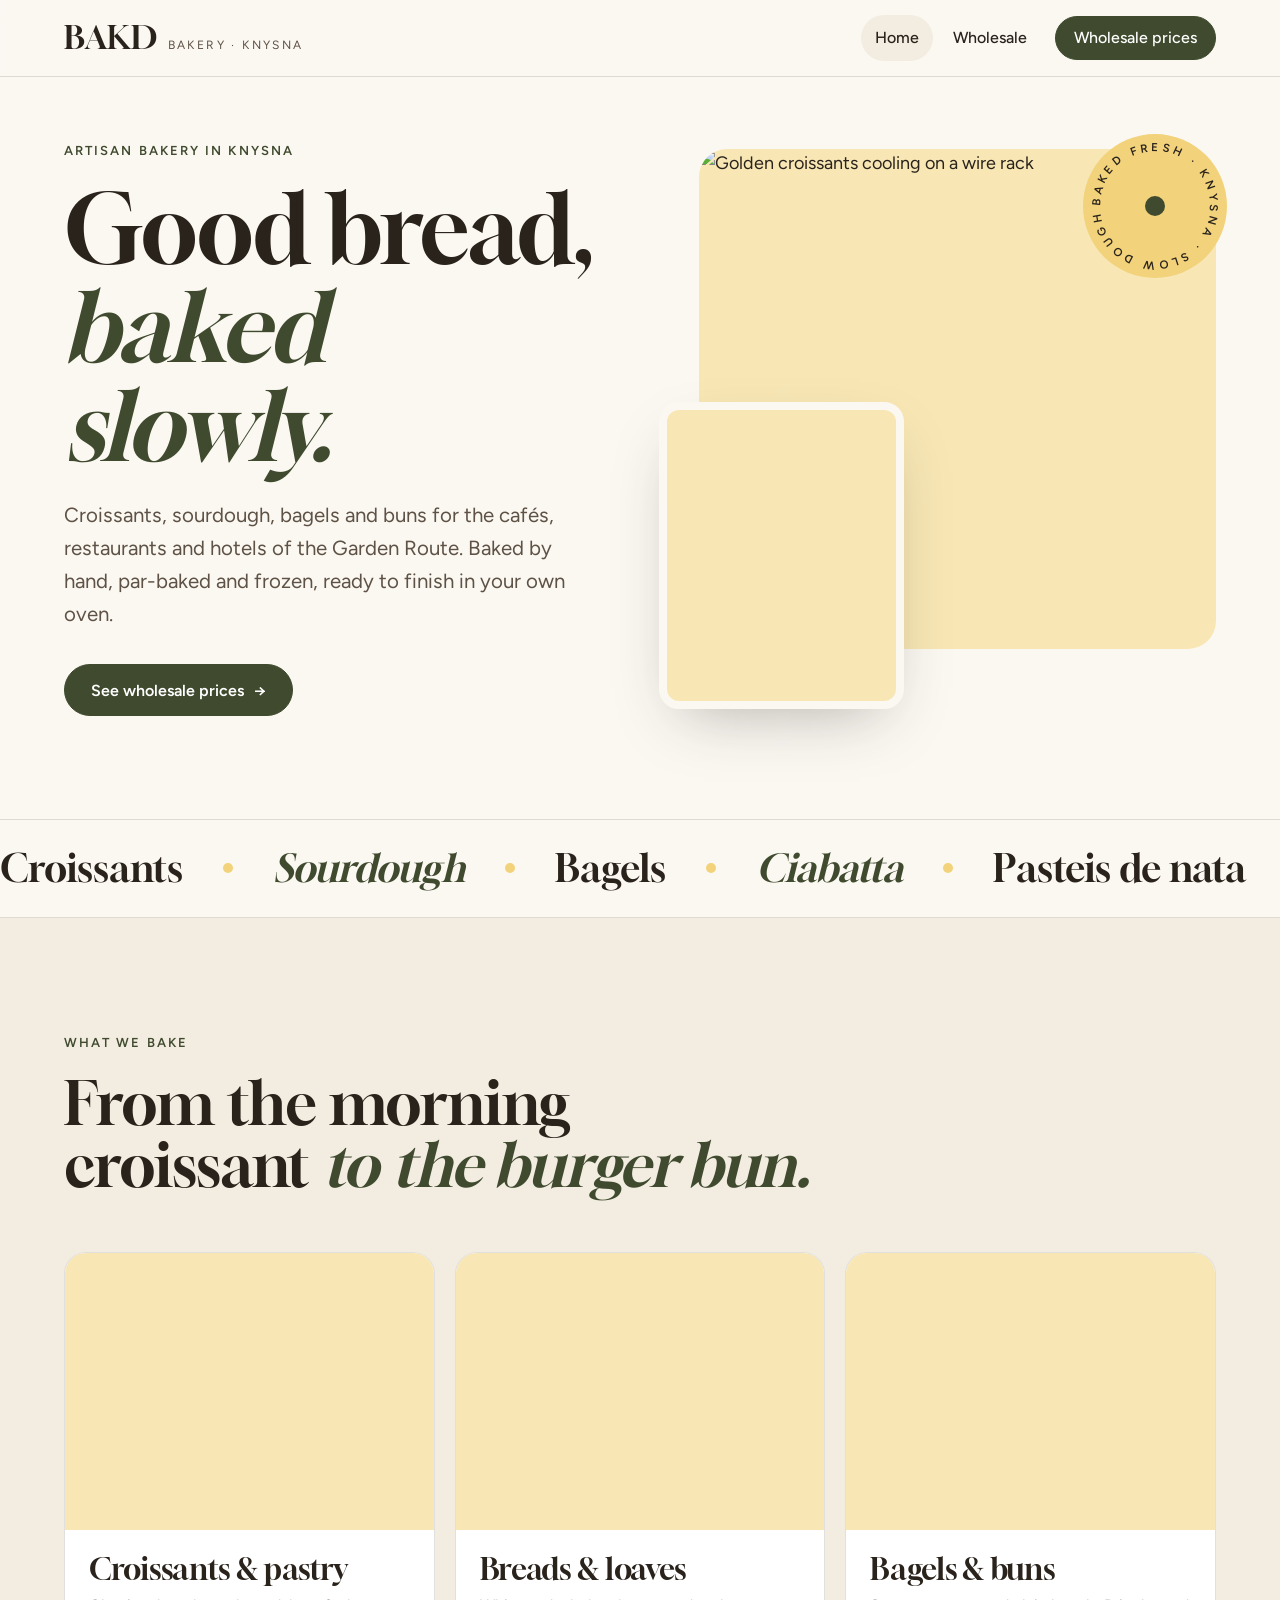
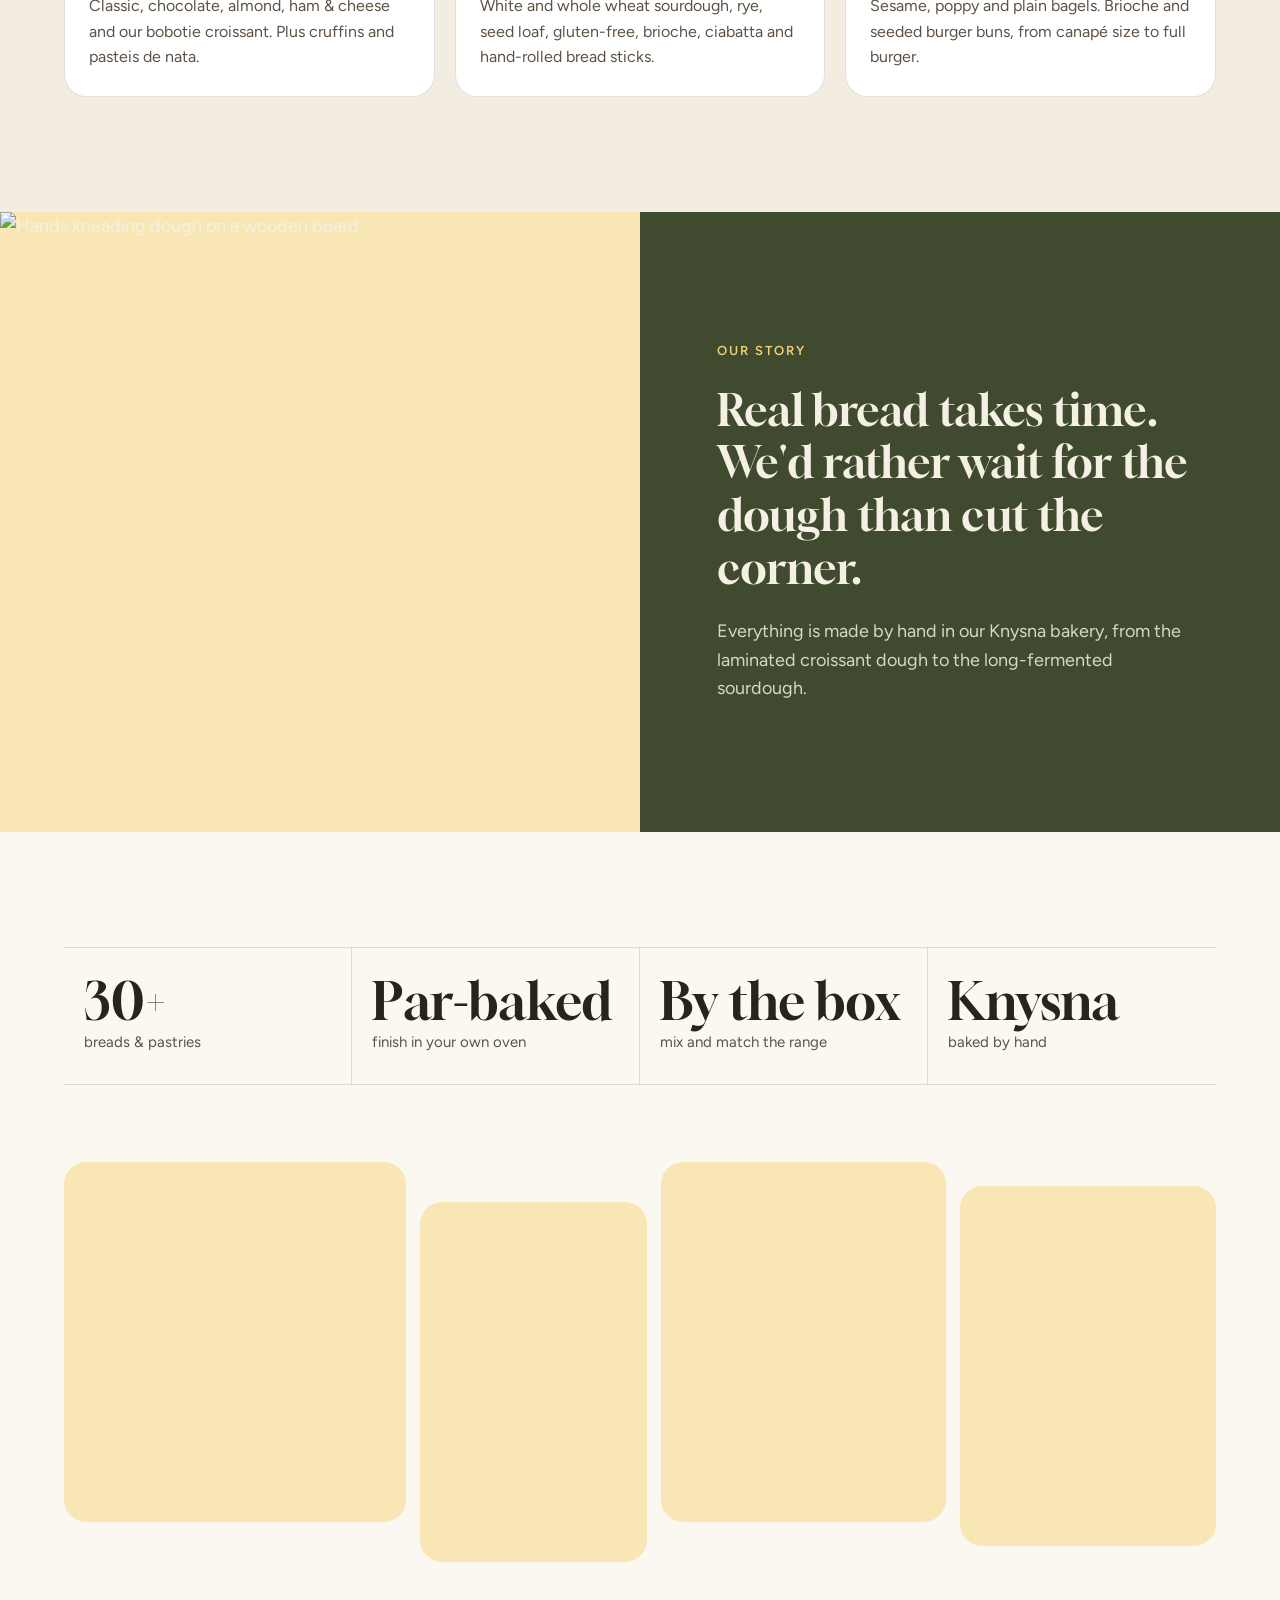
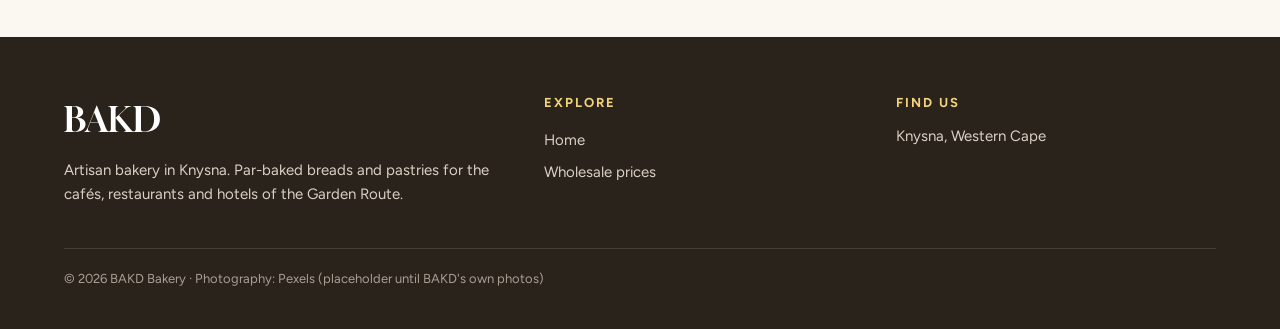
==== commit 40f4572f: "Wholesale only: remove bread classes, trade account form, contact section and placeholders Co-Author" ====
--- a/index.html
+++ b/index.html
@@ -3,8 +3,8 @@
 <head>
 <meta charset="utf-8">
 <meta name="viewport" content="width=device-width, initial-scale=1, viewport-fit=cover">
-<title>BAKD Bakery | Wholesale bakery and bread classes in Knysna</title>
-<meta name="description" content="BAKD is an artisan bakery in Knysna. Par-baked croissants, sourdough, bagels and buns for cafés and restaurants, plus hands-on bread classes for everyone.">
+<title>BAKD Bakery | Wholesale bakery in Knysna</title>
+<meta name="description" content="BAKD is an artisan bakery in Knysna. Par-baked croissants, sourdough, bagels and buns for cafés, restaurants and hotels in the Garden Route.">
 <meta name="theme-color" content="#FBF8F2">
 <link rel="icon" href="/assets/favicon.svg" type="image/svg+xml">
 <link rel="preconnect" href="https://fonts.googleapis.com">
@@ -21,9 +21,7 @@
   <nav class="nav" id="nav" aria-label="Main">
     <a href="/" aria-current="page">Home</a>
     <a href="/wholesale">Wholesale</a>
-    <a href="/classes">Bread classes</a>
-    <a href="/#contact">Contact</a>
-    <a class="btn solid" href="/wholesale#account">Trade account</a>
+    <a class="btn solid" href="/wholesale#range">Wholesale prices</a>
   </nav>
 </div></header>
 
@@ -32,10 +30,9 @@
     <div class="rv">
       <p class="kicker">Artisan bakery in Knysna</p>
       <h1 style="margin:18px 0 24px">Good bread,<br><span class="it">baked slowly.</span></h1>
-      <p class="lead" style="margin-bottom:34px">Croissants, sourdough, bagels and buns for the cafés, restaurants and hotels of the Garden Route. And bread classes for anyone who wants to learn to bake the real thing at home.</p>
+      <p class="lead" style="margin-bottom:34px">Croissants, sourdough, bagels and buns for the cafés, restaurants and hotels of the Garden Route.  Baked by hand, par-baked and frozen, ready to finish in your own oven.</p>
       <div class="row-btns">
-        <a class="btn solid" href="/wholesale">For businesses <span class="arr" aria-hidden="true">→</span></a>
-        <a class="btn" href="/classes">Learn to bake <span class="arr" aria-hidden="true">→</span></a>
+        <a class="btn solid" href="/wholesale">See wholesale prices <span class="arr" aria-hidden="true">→</span></a>
       </div>
     </div>
     <div class="hero-media rv">
@@ -45,30 +42,7 @@
     </div>
   </div></section>
 
-  <div class="marquee" aria-hidden="true"><div class="track"><span>Croissants</span><span>Sourdough</span><span>Bagels</span><span>Ciabatta</span><span>Pasteis de nata</span><span>Brioche</span><span>Bread sticks</span><span>Bread classes</span><span>Croissants</span><span>Sourdough</span><span>Bagels</span><span>Ciabatta</span><span>Pasteis de nata</span><span>Brioche</span><span>Bread sticks</span><span>Bread classes</span></div></div>
-
-  <section style="padding-top:clamp(64px,8vw,104px)"><div class="wrap">
-    <div class="grid-2">
-      <a class="path photo trade rv" href="/wholesale">
-        <img src="https://images.pexels.com/photos/36445061/pexels-photo-36445061.jpeg?auto=compress&cs=tinysrgb&w=1200" srcset="https://images.pexels.com/photos/36445061/pexels-photo-36445061.jpeg?auto=compress&cs=tinysrgb&w=600 600w, https://images.pexels.com/photos/36445061/pexels-photo-36445061.jpeg?auto=compress&cs=tinysrgb&w=1200 1200w, https://images.pexels.com/photos/36445061/pexels-photo-36445061.jpeg?auto=compress&cs=tinysrgb&w=1920 1920w" sizes="(max-width: 860px) 100vw, 50vw" alt="Two bakers shaping bread in a bakery" loading="lazy" decoding="async" >
-        <span class="pill">For cafés, restaurants &amp; hotels</span>
-        <div>
-          <h2 style="margin:0 0 12px">Wholesale</h2>
-          <p style="color:#EDE6D8">Par-baked croissants, sourdough, ciabatta, bagels and buns. Boxed, frozen and ready to finish in your own oven.</p>
-          <p class="go" style="margin-top:18px">See the range and prices <span aria-hidden="true">→</span></p>
-        </div>
-      </a>
-      <a class="path photo learn rv" href="/classes">
-        <img src="https://images.pexels.com/photos/5947600/pexels-photo-5947600.jpeg?auto=compress&cs=tinysrgb&w=1200" srcset="https://images.pexels.com/photos/5947600/pexels-photo-5947600.jpeg?auto=compress&cs=tinysrgb&w=600 600w, https://images.pexels.com/photos/5947600/pexels-photo-5947600.jpeg?auto=compress&cs=tinysrgb&w=1200 1200w, https://images.pexels.com/photos/5947600/pexels-photo-5947600.jpeg?auto=compress&cs=tinysrgb&w=1920 1920w" sizes="(max-width: 860px) 100vw, 50vw" alt="Hands kneading dough on a floured table" loading="lazy" decoding="async" >
-        <span class="pill">For everyone</span>
-        <div>
-          <h2 style="margin:0 0 12px">Bread classes</h2>
-          <p style="color:#EDE6D8">Small, hands-on classes. Mix, shape and bake four kinds of bread, then take it all home to share.</p>
-          <p class="go" style="margin-top:18px">See classes and book <span aria-hidden="true">→</span></p>
-        </div>
-      </a>
-    </div>
-  </div></section>
+  <div class="marquee" aria-hidden="true"><div class="track"><span>Croissants</span><span>Sourdough</span><span>Bagels</span><span>Ciabatta</span><span>Pasteis de nata</span><span>Brioche</span><span>Bread sticks</span><span>Cruffins</span><span>Croissants</span><span>Sourdough</span><span>Bagels</span><span>Ciabatta</span><span>Pasteis de nata</span><span>Brioche</span><span>Bread sticks</span><span>Cruffins</span></div></div>
 
   <section class="band"><div class="wrap">
     <div class="sec-head rv">
@@ -87,7 +61,6 @@
     <div class="txt rv">
       <p class="kicker">Our story</p>
       <p class="quote">Real bread takes time. We'd rather wait for the dough than cut the corner.</p>
-      <p class="lead"><span class="todo">[A few lines from the owners: who started BAKD, when, and why.]</span></p>
       <p class="muted">Everything is made by hand in our Knysna bakery, from the laminated croissant dough to the long-fermented sourdough.</p>
     </div>
   </div></section>
@@ -96,8 +69,8 @@
     <div class="stats rv">
       <div><b>30+</b><span>breads &amp; pastries</span></div>
       <div><b>Par-baked</b><span>finish in your own oven</span></div>
-      <div><b>8</b><span>people per bread class</span></div>
-      <div><b>Est. <span class="todo">[YEAR]</span></b><span>baking in Knysna</span></div>
+      <div><b>By the box</b><span>mix and match the range</span></div>
+      <div><b>Knysna</b><span>baked by hand</span></div>
     </div>
     <div class="gallery rv" style="margin-top:clamp(48px,6vw,80px)">
       <div class="pic"><img src="https://images.pexels.com/photos/2573870/pexels-photo-2573870.jpeg?auto=compress&cs=tinysrgb&w=900" srcset="https://images.pexels.com/photos/2573870/pexels-photo-2573870.jpeg?auto=compress&cs=tinysrgb&w=450 450w, https://images.pexels.com/photos/2573870/pexels-photo-2573870.jpeg?auto=compress&cs=tinysrgb&w=900 900w, https://images.pexels.com/photos/2573870/pexels-photo-2573870.jpeg?auto=compress&cs=tinysrgb&w=1440 1440w" sizes="(max-width: 860px) 100vw, 50vw" alt="Pasteis de nata on a tray" loading="lazy" decoding="async" ></div>
@@ -107,38 +80,12 @@
     </div>
   </div></section>
 
-  <section id="contact" class="band"><div class="wrap grid-2">
-    <div class="rv">
-      <p class="kicker">Get in touch</p>
-      <h2 style="margin:16px 0 18px">Say <span class="it">hello.</span></h2>
-      <p class="lead" style="margin-bottom:28px">Questions about an order, a class or a function? Send us a message and we'll come back to you within a working day.</p>
-      <div style="display:grid;gap:10px">
-        <p><b>Email</b> &nbsp;<span class="todo">[EMAIL]</span></p>
-        <p><b>WhatsApp</b> &nbsp;<span class="todo">[NUMBER]</span></p>
-        <p><b>Bakery</b> &nbsp;<span class="todo">[ADDRESS]</span>, Knysna</p>
-        <p><b>Hours</b> &nbsp;<span class="todo">[HOURS]</span></p>
-      </div>
-    </div>
-    <form class="form" data-enquiry>
-      <label>I'm interested in
-        <select name="topic"><option>Wholesale / trade account</option><option>A bread class</option><option>Something else</option></select>
-      </label>
-      <div class="two">
-        <label>Your name<input name="name" autocomplete="name" required></label>
-        <label>Phone<input name="phone" type="tel" autocomplete="tel"></label>
-      </div>
-      <label>Email<input name="email" type="email" autocomplete="email" required></label>
-      <label>Message<textarea name="message"></textarea></label>
-      <button class="btn solid" type="submit">Send message</button>
-      <p class="ok" role="status">Thanks! This form isn't connected yet. It will be once BAKD's contact details are confirmed.</p>
-    </form>
-  </div></section>
 </main>
 
 <footer class="site-foot"><div class="wrap">
-  <div><b class="logo-f">BAKD</b><p>Artisan bakery in Knysna. Wholesale for the Garden Route, and bread classes for everyone.</p></div>
-  <div><h4>Explore</h4><a href="/wholesale">Wholesale</a><a href="/classes">Bread classes</a><a href="/#contact">Contact</a></div>
-  <div><h4>Find us</h4><p><span class="todo">[ADDRESS]</span><br>Knysna, Western Cape</p></div>
+  <div><b class="logo-f">BAKD</b><p>Artisan bakery in Knysna. Par-baked breads and pastries for the cafés, restaurants and hotels of the Garden Route.</p></div>
+  <div><h4>Explore</h4><a href="/">Home</a><a href="/wholesale">Wholesale prices</a></div>
+  <div><h4>Find us</h4><p>Knysna, Western Cape</p></div>
   <p class="base">© <span id="year">2026</span> BAKD Bakery · Photography: Pexels (placeholder until BAKD's own photos)</p>
 </div></footer>
 <script src="/assets/site.js"></script>
